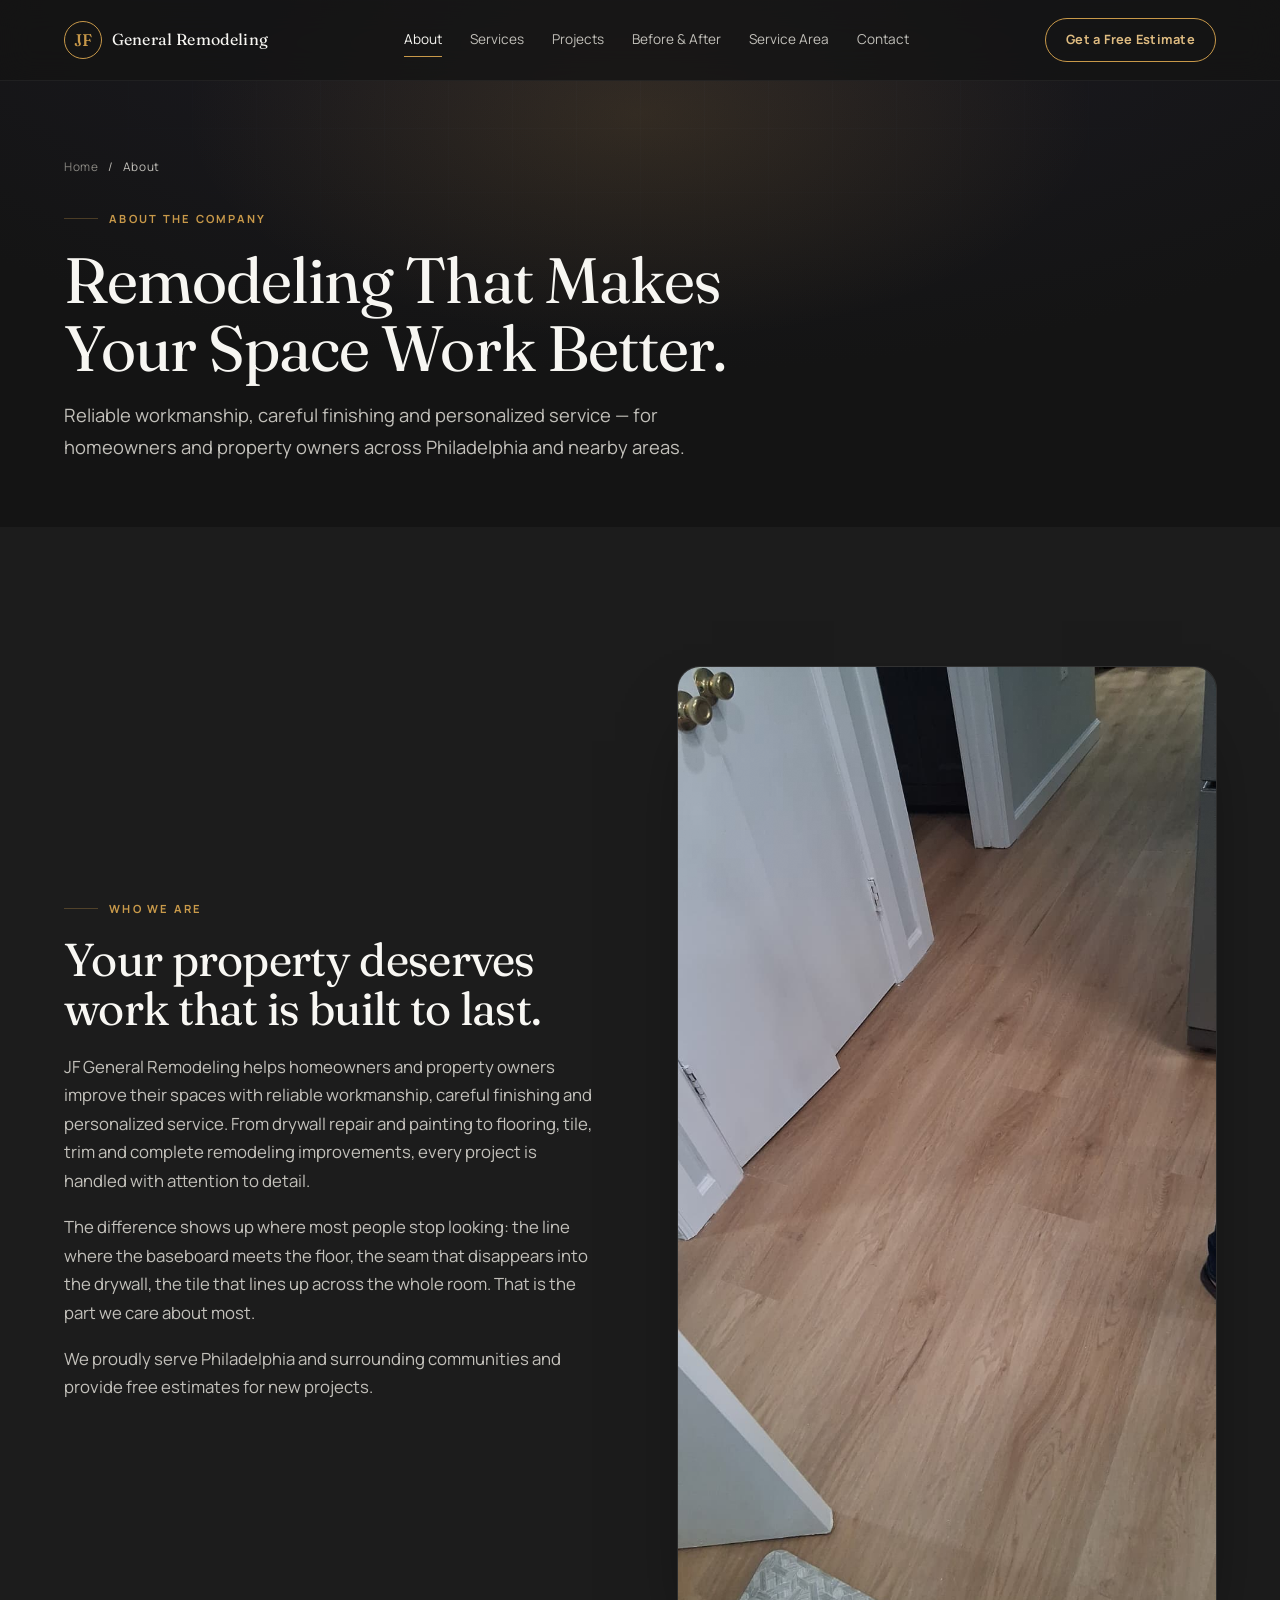
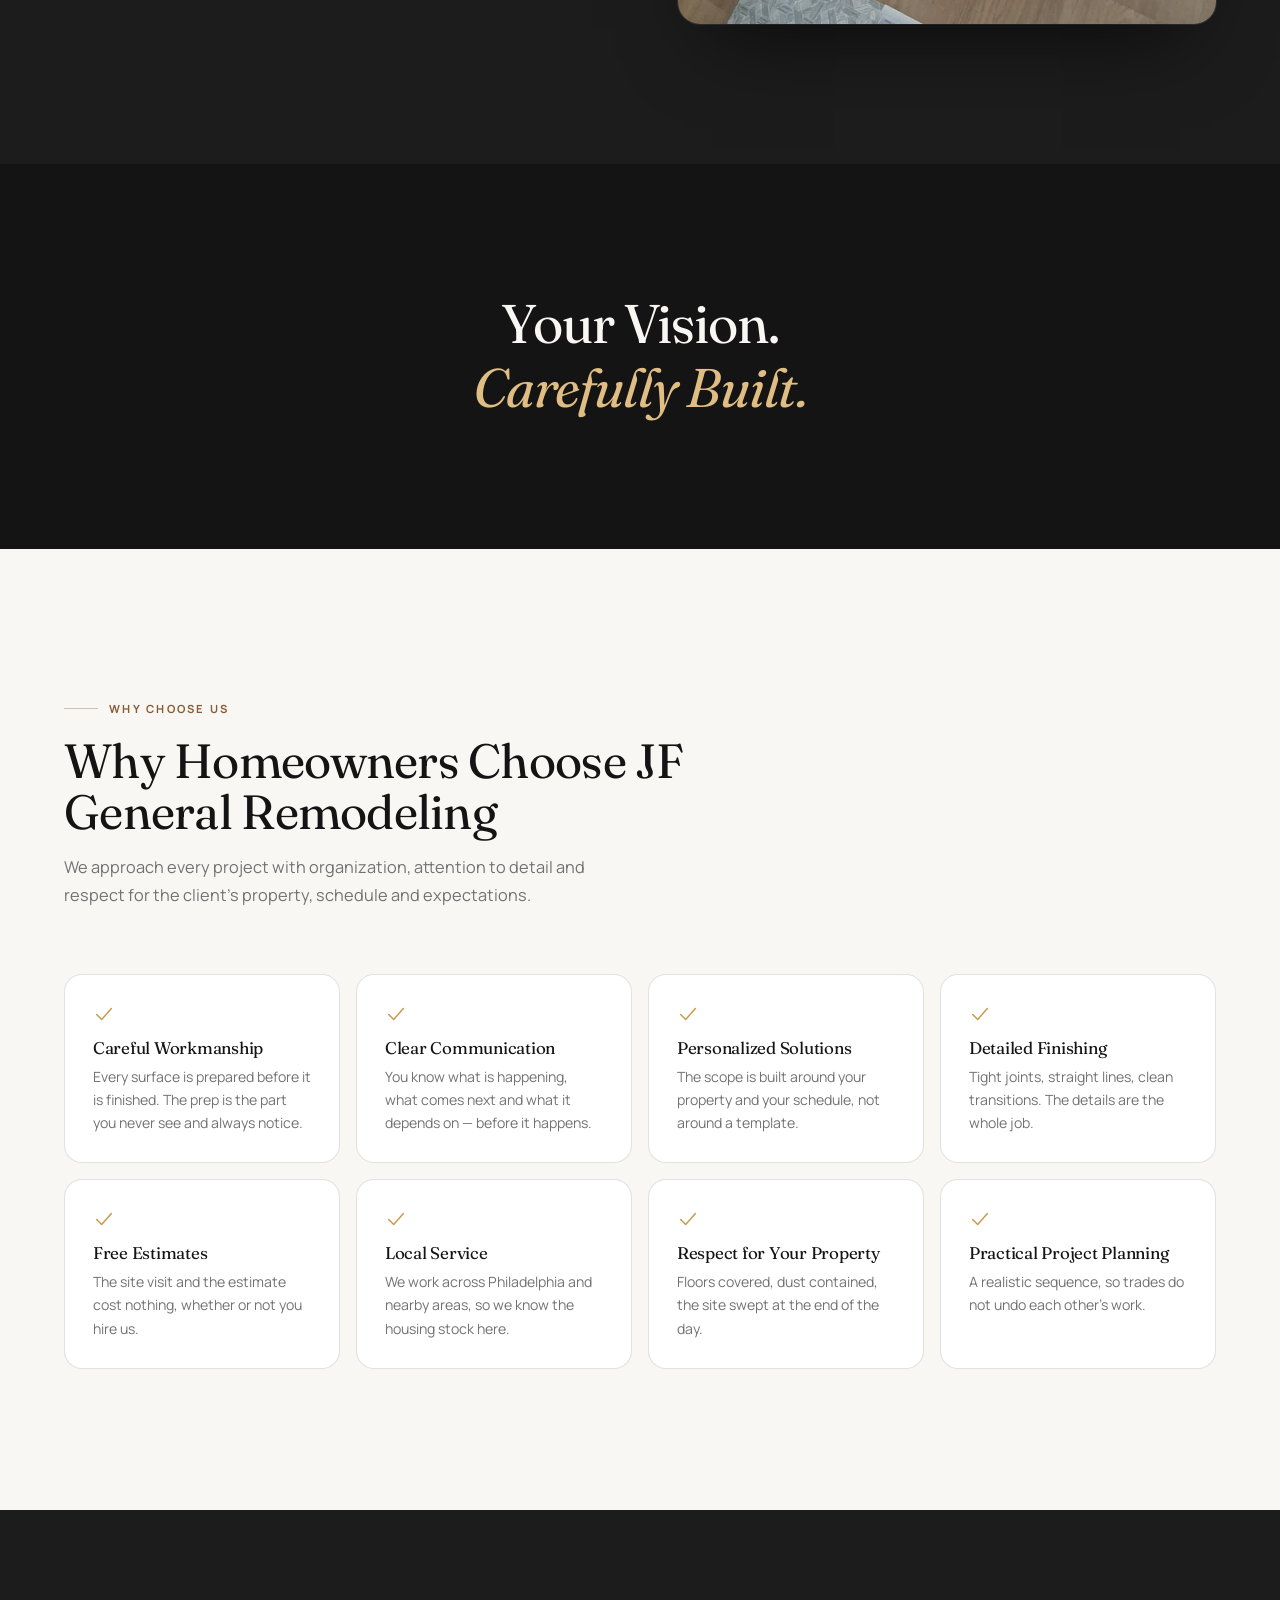
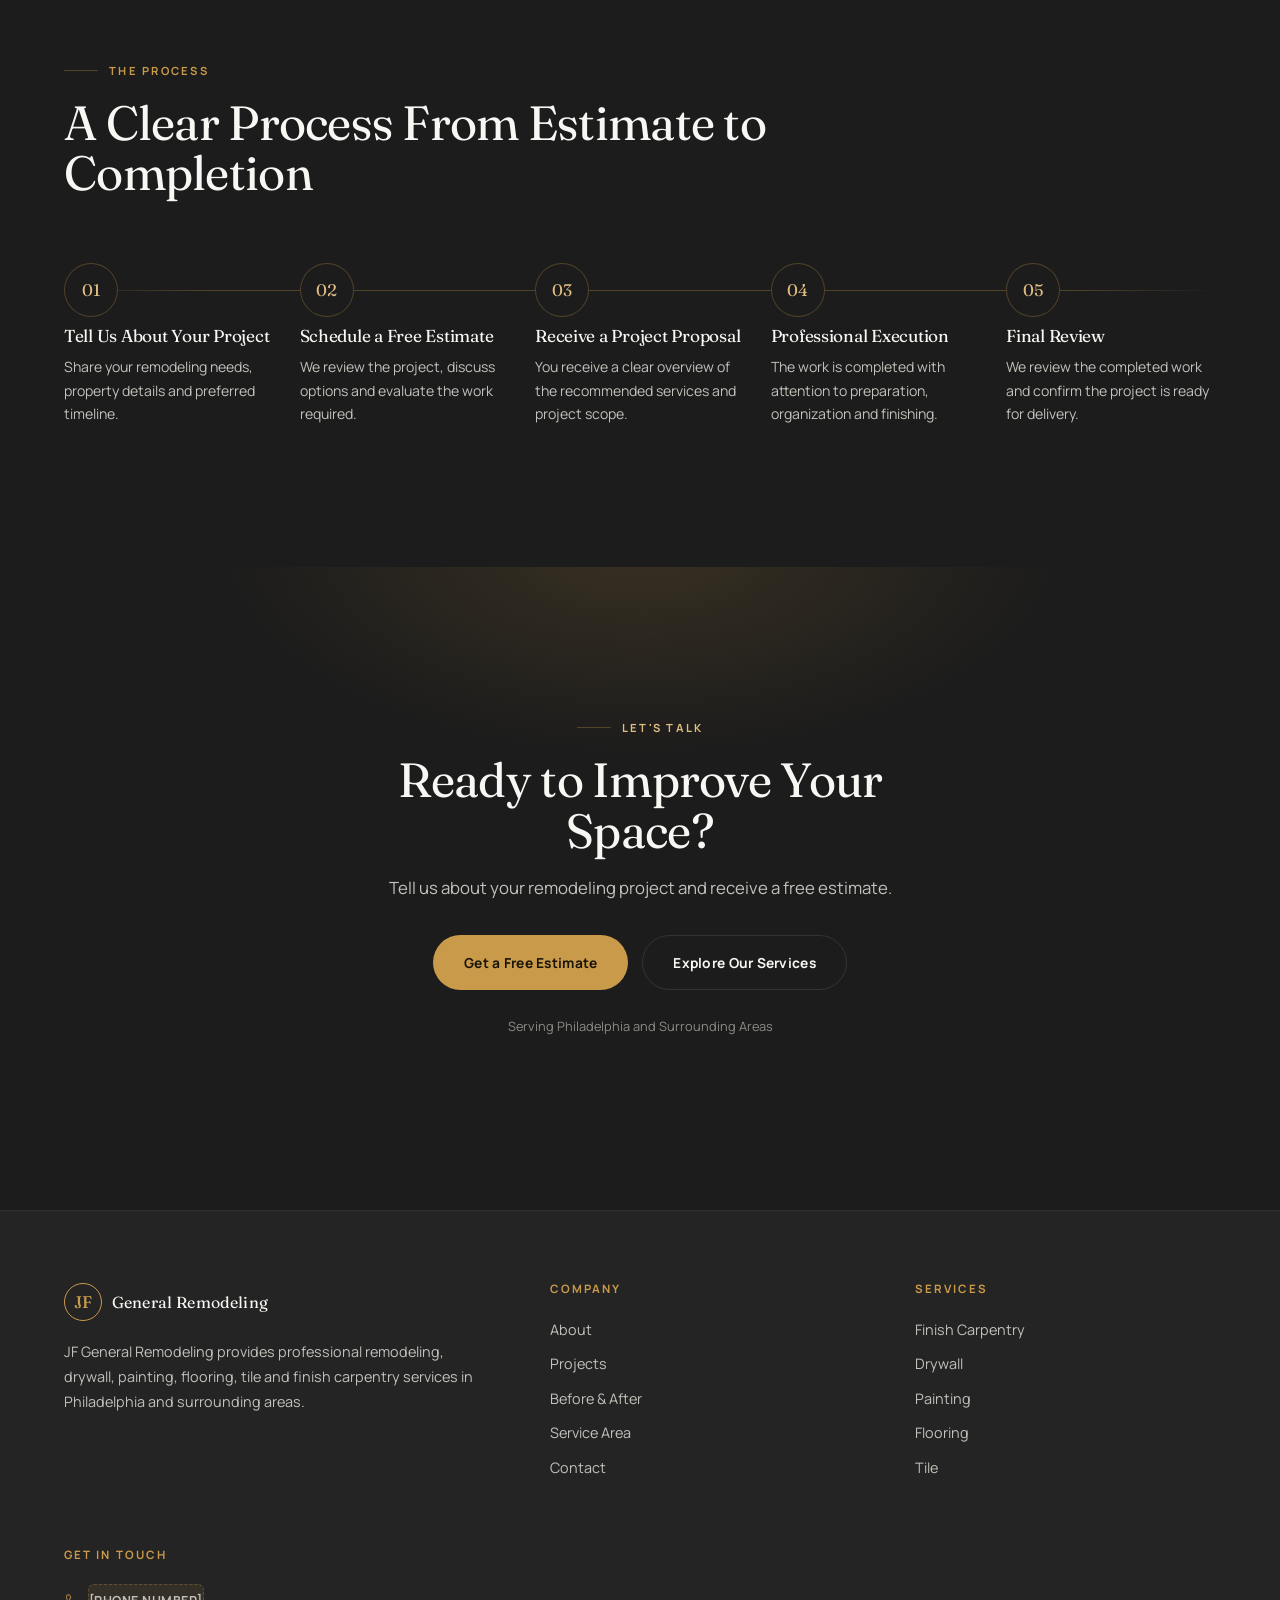
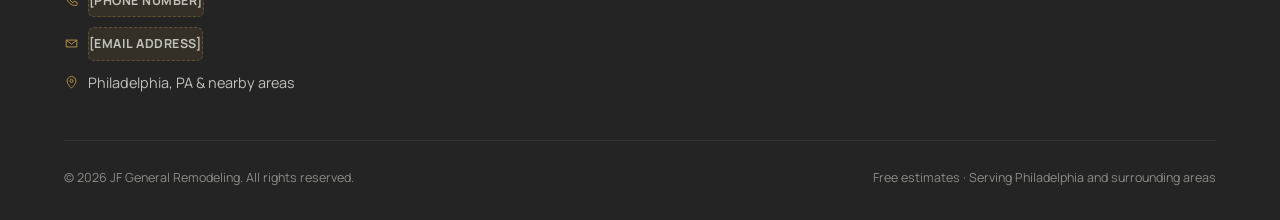
==== about.html @ 8da573c4 "v2: cinematic rebuild, 7 pages, no invented business data Follows the v2 brief, with three deliberat" ====
<!DOCTYPE html>
<html lang="en-US">
<head>
<meta charset="UTF-8">
<meta name="viewport" content="width=device-width, initial-scale=1.0">
<meta name="theme-color" content="#141414">

<title>About | JF General Remodeling — Philadelphia, PA</title>
<meta name="description" content="JF General Remodeling is a remodeling contractor serving Philadelphia and surrounding areas, with careful workmanship, clear communication and free estimates.">
<link rel="canonical" href="https://jf-general-remodeling.vercel.app/about">
<meta name="robots" content="index, follow, max-image-preview:large">

<meta property="og:type" content="website">
<meta property="og:site_name" content="JF General Remodeling">
<meta property="og:locale" content="en_US">
<meta property="og:title" content="About | JF General Remodeling — Philadelphia, PA">
<meta property="og:description" content="JF General Remodeling is a remodeling contractor serving Philadelphia and surrounding areas, with careful workmanship, clear communication and free estimates.">
<meta property="og:url" content="https://jf-general-remodeling.vercel.app/about">
<meta property="og:image" content="https://jf-general-remodeling.vercel.app/assets/hero-after.jpg">
<meta name="twitter:card" content="summary_large_image">

<link rel="preconnect" href="https://fonts.googleapis.com">
<link rel="preconnect" href="https://fonts.gstatic.com" crossorigin>
<link href="https://fonts.googleapis.com/css2?family=Fraunces:ital,opsz,wght@0,9..144,300;0,9..144,400;0,9..144,500;0,9..144,600;1,9..144,400&family=Manrope:wght@400;500;600;700;800&display=swap" rel="stylesheet">
<link rel="stylesheet" href="css/style.css?v=4">
</head>

<body>

<a href="#main" class="skip">Skip to content</a>

<!-- ============ SVG ICON SPRITE ============ -->
<svg class="sprite" width="0" height="0" aria-hidden="true">
  <defs>
    <symbol id="i-check" viewBox="0 0 24 24"><path d="M4 12.5L9.5 18L20 6" fill="none" stroke="currentColor" stroke-width="1.6" stroke-linecap="round" stroke-linejoin="round"/></symbol>
    <symbol id="i-arrow" viewBox="0 0 24 24"><path d="M5 12H19M19 12L13 6M19 12L13 18" fill="none" stroke="currentColor" stroke-width="1.6" stroke-linecap="round" stroke-linejoin="round"/></symbol>
    <symbol id="i-pin" viewBox="0 0 24 24"><path d="M12 21s7-6.2 7-11.5A7 7 0 0 0 5 9.5C5 14.8 12 21 12 21z" fill="none" stroke="currentColor" stroke-width="1.4"/><circle cx="12" cy="9.5" r="2.4" fill="none" stroke="currentColor" stroke-width="1.4"/></symbol>
    <symbol id="i-phone" viewBox="0 0 24 24"><path d="M6 3h3l2 5-2.5 1.5a12 12 0 0 0 6 6L16 13l5 2v3a2 2 0 0 1-2 2C10.5 20 4 13.5 4 5a2 2 0 0 1 2-2z" fill="none" stroke="currentColor" stroke-width="1.4" stroke-linejoin="round"/></symbol>
    <symbol id="i-mail" viewBox="0 0 24 24"><path d="M3.5 6.5h17v11h-17z" fill="none" stroke="currentColor" stroke-width="1.4"/><path d="M4 7l8 6 8-6" fill="none" stroke="currentColor" stroke-width="1.4"/></symbol>
    <symbol id="i-frame" viewBox="0 0 48 48"><rect x="6" y="6" width="36" height="36" fill="none" stroke="currentColor" stroke-width="1.2"/><rect x="13" y="13" width="22" height="22" fill="none" stroke="currentColor" stroke-width="1.2"/></symbol>
    <symbol id="i-baseboard" viewBox="0 0 48 48"><path d="M6 34h36M6 34v-4h36v4" fill="none" stroke="currentColor" stroke-width="1.2"/><path d="M6 30V14M14 30V14" fill="none" stroke="currentColor" stroke-width="1"/></symbol>
    <symbol id="i-drywall" viewBox="0 0 48 48"><rect x="7" y="9" width="15" height="30" fill="none" stroke="currentColor" stroke-width="1.2"/><rect x="26" y="9" width="15" height="30" fill="none" stroke="currentColor" stroke-width="1.2"/><path d="M7 24h15M26 16h15" stroke="currentColor" stroke-width="1"/></symbol>
    <symbol id="i-paint" viewBox="0 0 48 48"><path d="M18 6h8v10l4 4v18a4 4 0 0 1-4 4h-8a4 4 0 0 1-4-4V20l4-4z" fill="none" stroke="currentColor" stroke-width="1.2"/><path d="M14 26h20" stroke="currentColor" stroke-width="1"/></symbol>
    <symbol id="i-floor" viewBox="0 0 48 48"><path d="M4 14l14-8 26 8-14 8z" fill="none" stroke="currentColor" stroke-width="1.2" stroke-linejoin="round"/><path d="M4 14v20l14 8V22M44 14v20l-14 8V22" fill="none" stroke="currentColor" stroke-width="1.2" stroke-linejoin="round"/></symbol>
    <symbol id="i-tile" viewBox="0 0 48 48"><rect x="6" y="6" width="16" height="16" fill="none" stroke="currentColor" stroke-width="1.2"/><rect x="26" y="6" width="16" height="16" fill="none" stroke="currentColor" stroke-width="1.2"/><rect x="6" y="26" width="16" height="16" fill="none" stroke="currentColor" stroke-width="1.2"/><rect x="26" y="26" width="16" height="16" fill="none" stroke="currentColor" stroke-width="1.2"/></symbol>
    <symbol id="i-square" viewBox="0 0 48 48"><path d="M8 40V8h10M8 30h20" fill="none" stroke="currentColor" stroke-width="1.2"/></symbol>
    <symbol id="i-building" viewBox="0 0 48 48"><path d="M10 42V10l14-6 14 6v32" fill="none" stroke="currentColor" stroke-width="1.3" stroke-linejoin="round"/><path d="M18 42V24h12v18M18 16h.01M24 16h.01M30 16h.01M18 22h.01M30 22h.01" stroke="currentColor" stroke-width="1.6" stroke-linecap="round"/></symbol>
    <symbol id="i-shield" viewBox="0 0 48 48"><path d="M24 5l16 6v11c0 10-7 17-16 21C15 39 8 32 8 22V11z" fill="none" stroke="currentColor" stroke-width="1.3" stroke-linejoin="round"/><path d="M17 24l5 5 10-11" fill="none" stroke="currentColor" stroke-width="1.6" stroke-linecap="round" stroke-linejoin="round"/></symbol>
  </defs>
</svg>

<svg class="grain" aria-hidden="true">
  <filter id="grainFilter"><feTurbulence type="fractalNoise" baseFrequency="0.85" numOctaves="2" stitchTiles="stitch"/><feColorMatrix type="matrix" values="0 0 0 0 0  0 0 0 0 0  0 0 0 0 0  0 0 0 0.05 0"/></filter>
  <rect width="100%" height="100%" filter="url(#grainFilter)"/>
</svg>

<!-- ============ NAV ============ -->
<header class="nav nav--solid" id="siteNav">
  <div class="nav-inner">
    <a href="/" class="brand" aria-label="JF General Remodeling — home">
      <span class="brand-mark">JF</span>
      <span class="brand-word">General&nbsp;Remodeling</span>
    </a>
    <nav class="nav-links" aria-label="Main">
      <a href="/about" aria-current="page">About</a>
      <a href="/services">Services</a>
      <a href="/projects">Projects</a>
      <a href="/before-after">Before <span class="amp">&amp;</span> After</a>
      <a href="/service-area">Service Area</a>
      <a href="/contact">Contact</a>
    </nav>
    <a href="/contact" class="nav-cta" data-magnetic>Get a Free Estimate</a>
    <button class="nav-burger" id="navBurger" aria-label="Open menu" aria-expanded="false" aria-controls="navDrawer">
      <span></span><span></span><span></span>
    </button>
  </div>
</header>

<div class="nav-drawer" id="navDrawer" aria-hidden="true">
  <a href="/about" aria-current="page">About</a>
  <a href="/services">Services</a>
  <a href="/projects">Projects</a>
  <a href="/before-after">Before <span class="amp">&amp;</span> After</a>
  <a href="/service-area">Service Area</a>
  <a href="/contact">Contact</a>
  <a href="/contact" class="btn btn-primary">Get a Free Estimate</a>
</div>

<main id="main">

  <section class="page-hero">
    <div class="container">
      <nav class="crumb" aria-label="Breadcrumb">
        <a href="/">Home</a> <span>/</span> <span>About</span>
      </nav>
      <span class="eyebrow">About the company</span>
      <h1>Remodeling That Makes Your Space Work Better.</h1>
      <p class="lead">Reliable workmanship, careful finishing and personalized service — for homeowners and property owners across Philadelphia and nearby areas.</p>
    </div>
  </section>

  <section class="intro">
    <div class="container intro-grid">
      <div class="intro-copy" data-reveal>
        <span class="eyebrow">Who we are</span>
        <h2>Your property deserves work that is built to last.</h2>
        <p>JF General Remodeling helps homeowners and property owners improve their spaces with
        reliable workmanship, careful finishing and personalized service. From drywall repair and
        painting to flooring, tile, trim and complete remodeling improvements, every project is
        handled with attention to detail.</p>
        <p>The difference shows up where most people stop looking: the line where the baseboard
        meets the floor, the seam that disappears into the drywall, the tile that lines up across
        the whole room. That is the part we care about most.</p>
        <p>We proudly serve Philadelphia and surrounding communities and provide free estimates
        for new projects.</p>
      </div>
      <div class="intro-media" data-reveal>
        <img src="assets/svc-molduras.jpg" alt="Detail of finished interior work" loading="lazy" decoding="async">
      </div>
    </div>
  </section>

  <section class="phrase">
    <div class="container"><p data-lines><span class="line-mask"><span>Your Vision.</span></span><span class="line-mask"><span><em>Carefully Built.</em></span></span></p></div>
  </section>

  <section class="why">
    <div class="container">
      <div class="sec-head" data-reveal>
        <span class="eyebrow">Why choose us</span>
        <h2>Why Homeowners Choose JF General Remodeling</h2>
        <p>We approach every project with organization, attention to detail and respect for the
        client's property, schedule and expectations.</p>
      </div>
      <div class="why-cards">
        <article class="why-card" data-reveal>
          <svg class="ic"><use href="#i-check"/></svg>
          <h3>Careful Workmanship</h3>
          <p>Every surface is prepared before it is finished. The prep is the part you never see and always notice.</p>
        </article>
        <article class="why-card" data-reveal>
          <svg class="ic"><use href="#i-check"/></svg>
          <h3>Clear Communication</h3>
          <p>You know what is happening, what comes next and what it depends on — before it happens.</p>
        </article>
        <article class="why-card" data-reveal>
          <svg class="ic"><use href="#i-check"/></svg>
          <h3>Personalized Solutions</h3>
          <p>The scope is built around your property and your schedule, not around a template.</p>
        </article>
        <article class="why-card" data-reveal>
          <svg class="ic"><use href="#i-check"/></svg>
          <h3>Detailed Finishing</h3>
          <p>Tight joints, straight lines, clean transitions. The details are the whole job.</p>
        </article>
        <article class="why-card" data-reveal>
          <svg class="ic"><use href="#i-check"/></svg>
          <h3>Free Estimates</h3>
          <p>The site visit and the estimate cost nothing, whether or not you hire us.</p>
        </article>
        <article class="why-card" data-reveal>
          <svg class="ic"><use href="#i-check"/></svg>
          <h3>Local Service</h3>
          <p>We work across Philadelphia and nearby areas, so we know the housing stock here.</p>
        </article>
        <article class="why-card" data-reveal>
          <svg class="ic"><use href="#i-check"/></svg>
          <h3>Respect for Your Property</h3>
          <p>Floors covered, dust contained, the site swept at the end of the day.</p>
        </article>
        <article class="why-card" data-reveal>
          <svg class="ic"><use href="#i-check"/></svg>
          <h3>Practical Project Planning</h3>
          <p>A realistic sequence, so trades do not undo each other's work.</p>
        </article>
      </div>
    </div>
  </section>

  <section class="process">
    <div class="container">
      <div class="sec-head" data-reveal>
        <span class="eyebrow">The process</span>
        <h2>A Clear Process From Estimate to Completion</h2>
      </div>
      <div class="steps">
        <article class="step" data-reveal>
          <span class="step__n">01</span>
          <h3>Tell Us About Your Project</h3>
          <p>Share your remodeling needs, property details and preferred timeline.</p>
        </article>
        <article class="step" data-reveal>
          <span class="step__n">02</span>
          <h3>Schedule a Free Estimate</h3>
          <p>We review the project, discuss options and evaluate the work required.</p>
        </article>
        <article class="step" data-reveal>
          <span class="step__n">03</span>
          <h3>Receive a Project Proposal</h3>
          <p>You receive a clear overview of the recommended services and project scope.</p>
        </article>
        <article class="step" data-reveal>
          <span class="step__n">04</span>
          <h3>Professional Execution</h3>
          <p>The work is completed with attention to preparation, organization and finishing.</p>
        </article>
        <article class="step" data-reveal>
          <span class="step__n">05</span>
          <h3>Final Review</h3>
          <p>We review the completed work and confirm the project is ready for delivery.</p>
        </article>
      </div>
    </div>
  </section>

  <section class="cta-band">
    <div class="container" data-reveal>
      <span class="eyebrow eyebrow--c eyebrow-light">Let's talk</span>
      <h2>Ready to Improve Your Space?</h2>
      <p>Tell us about your remodeling project and receive a free estimate.</p>
      <div class="btn-row">
        <a href="/contact" class="btn btn-primary" data-magnetic>Get a Free Estimate</a>
        <a href="/services" class="btn btn-outline">Explore Our Services</a>
      </div>
      <p style="margin-top:1.6rem;font-size:.8rem;color:var(--muted)">Serving Philadelphia and Surrounding Areas</p>
    </div>
  </section>

</main>

<!-- ============ FOOTER ============ -->
<footer class="footer">
  <div class="container">
    <div class="footer-top">
      <div class="footer-about">
        <a href="/" class="brand">
          <span class="brand-mark">JF</span>
          <span class="brand-word">General&nbsp;Remodeling</span>
        </a>
        <p>JF General Remodeling provides professional remodeling, drywall, painting, flooring,
        tile and finish carpentry services in Philadelphia and surrounding areas.</p>
      </div>
      <div class="footer-col">
        <h4>Company</h4>
        <a href="/about">About</a>
        <a href="/projects">Projects</a>
        <a href="/before-after">Before &amp; After</a>
        <a href="/service-area">Service Area</a>
        <a href="/contact">Contact</a>
      </div>
      <div class="footer-col">
        <h4>Services</h4>
        <a href="/services#finish-carpentry">Finish Carpentry</a>
        <a href="/services#drywall">Drywall</a>
        <a href="/services#painting">Painting</a>
        <a href="/services#flooring">Flooring</a>
        <a href="/services#tile">Tile</a>
      </div>
      <div class="footer-col">
        <h4>Get in touch</h4>
        <span><svg class="ic"><use href="#i-phone"/></svg><span class="ph-data">[PHONE NUMBER]</span></span>
        <span><svg class="ic"><use href="#i-mail"/></svg><span class="ph-data">[EMAIL ADDRESS]</span></span>
        <span><svg class="ic"><use href="#i-pin"/></svg>Philadelphia, PA &amp; nearby areas</span>
      </div>
    </div>
    <div class="footer-bottom">
      <p>© <span data-year></span> JF General Remodeling. All rights reserved.</p>
      <p>Free estimates · Serving Philadelphia and surrounding areas</p>
    </div>
  </div>
</footer>

<script src="js/main.js?v=4"></script>
</body>
</html>
---- css/style.css ----
/* ═══════════════════════════════════════════════════════════
   JF GENERAL REMODELING — Visual system
   Graphite · black · gold. Editorial rhythm, generous air.
   Shared by every page: index, services, projects,
   before-after, service-area, contact.
   ═══════════════════════════════════════════════════════════ */

:root{
  /* Paleta definida no briefing v2 */
  --black:#141414;          /* deep charcoal */
  --graphite:#1c1c1c;
  --graphite-2:#242424;     /* dark accent */
  --line:rgba(255,255,255,.1);
  --line-soft:rgba(255,255,255,.055);
  --ink:#F8F7F3;            /* warm white */
  --ink-dim:#c3c1bb;
  --muted:#8d8b85;
  --navy:#1a1e24;
  --gold:#C99A4A;           /* warm bronze accent */
  --gold-2:#e0bd82;
  --gold-16:rgba(201,154,74,.16);
  --gold-30:rgba(201,154,74,.30);
  --ember:#b05f33;
  --wood:#8a5a35;
  --paper:#F8F7F3;          /* warm white */
  --paper-2:#FFFFFF;
  --concrete:#D9D9D6;       /* concrete gray */
  --paper-ink:#141414;
  --paper-muted:#727272;    /* medium gray */
  --paper-line:rgba(20,20,20,.12);

  --serif:"Fraunces",ui-serif,Georgia,serif;
  --sans:"Manrope",system-ui,sans-serif;

  --container:1280px;
  --gut:clamp(20px,5vw,64px);
  /* Ritmo editorial: seções respiram como no musicando-poemas */
  --sec:clamp(5rem,11vw,9.5rem);
  --nav-h:76px;
  --ease:cubic-bezier(.22,.61,.36,1);
  --ease-out:cubic-bezier(.22,1,.36,1);
}

*,*::before,*::after{box-sizing:border-box}
html{scroll-behavior:smooth;-webkit-text-size-adjust:100%}
body{
  margin:0;
  background:var(--black);
  color:var(--ink);
  font-family:var(--sans);
  font-size:clamp(.98rem,.95rem + .2vw,1.05rem);
  line-height:1.7;
  -webkit-font-smoothing:antialiased;
  -moz-osx-font-smoothing:grayscale;
  overflow-x:clip;
}
body.nav-open{overflow:hidden}
img,svg,video{display:block;max-width:100%}
img{height:auto}
a{color:inherit;text-decoration:none}
ul{margin:0;padding:0;list-style:none}
h1,h2,h3,h4{font-family:var(--serif);font-weight:400;margin:0;line-height:1.06;letter-spacing:-.015em}
p{margin:0;color:var(--ink-dim)}
.container{max-width:var(--container);margin:0 auto;padding:0 var(--gut)}
.ic{width:18px;height:18px;flex:none}
.sprite{position:absolute;width:0;height:0;overflow:hidden}

/* granulado fino por cima de tudo — tira o "liso demais" do digital */
.grain{position:fixed;inset:0;width:100%;height:100%;pointer-events:none;z-index:999;opacity:.5;mix-blend-mode:overlay}

.skip{
  position:absolute;left:-9999px;top:0;z-index:200;
  background:var(--gold);color:#1a1408;padding:12px 20px;border-radius:0 0 10px 0;font-weight:700;
}
.skip:focus{left:0}

:where(a,button,input,select,textarea):focus-visible{
  outline:2px solid var(--gold-2);outline-offset:3px;border-radius:4px;
}

/* ── Eyebrow: rótulo dourado com filete, âncora de toda seção ── */
.eyebrow{
  display:inline-flex;align-items:center;gap:.7rem;
  font-family:var(--sans);font-size:.7rem;font-weight:700;
  letter-spacing:.2em;text-transform:uppercase;color:var(--gold);
  margin-bottom:18px;
}
.eyebrow::before{content:"";width:clamp(18px,3vw,34px);height:1px;background:var(--gold-30)}
.eyebrow-light{color:var(--gold-2)}
.eyebrow--c{justify-content:center}

/* ── Cabeçalho de seção ─────────────────────────────────── */
.sec-head{max-width:44rem;margin-bottom:clamp(2.5rem,5vw,4rem)}
.sec-head--c{margin-inline:auto;text-align:center}
.sec-head--c .eyebrow{justify-content:center}
.sec-head h2{font-size:clamp(1.9rem,3.8vw,3rem);margin-bottom:1rem}
.sec-head p{font-size:1.02rem;max-width:36rem}
.sec-head--c p{margin-inline:auto}

/* ── Botões ─────────────────────────────────────────────── */
.btn{
  display:inline-flex;align-items:center;justify-content:center;gap:10px;
  font-family:var(--sans);font-size:.86rem;font-weight:700;letter-spacing:.02em;
  padding:15px 30px;border-radius:999px;border:1px solid transparent;cursor:pointer;
  transition:background .3s,color .3s,border-color .3s,transform .3s var(--ease);
}
.btn:hover{transform:translateY(-2px)}
.btn-primary{background:var(--gold);color:#1a1408}
.btn-primary:hover{background:var(--gold-2)}
.btn-outline{border-color:var(--line);color:var(--ink)}
.btn-outline:hover{border-color:var(--gold);color:var(--gold-2)}
.btn-outline-light{border-color:rgba(255,255,255,.22)}
.btn-block{width:100%}
.btn-sm{padding:11px 22px;font-size:.8rem}
.btn-row{display:flex;flex-wrap:wrap;gap:14px}
.btn .ic{width:16px;height:16px}

/* Link de texto com seta que anda no hover */
.link-arrow{
  display:inline-flex;align-items:center;gap:9px;
  font-size:.86rem;font-weight:700;letter-spacing:.03em;color:var(--gold-2);
}
.link-arrow svg{width:16px;height:16px;transition:transform .35s var(--ease)}
.link-arrow:hover svg{transform:translateX(5px)}

/* ═══════════════ NAV ═══════════════════════════════════════ */
.nav{position:fixed;top:0;left:0;right:0;z-index:100;transition:background .4s,border-color .4s}
.nav-inner{
  max-width:var(--container);margin:0 auto;padding:18px var(--gut);
  display:flex;align-items:center;justify-content:space-between;gap:20px;
}
.nav.is-scrolled{background:rgba(20,20,20,.82);backdrop-filter:blur(16px);border-bottom:1px solid var(--line-soft)}
/* Páginas internas começam com fundo: o nav já nasce sólido */
.nav--solid{background:rgba(20,20,20,.82);backdrop-filter:blur(16px);border-bottom:1px solid var(--line-soft)}

.brand{display:flex;align-items:center;gap:10px;flex:none}
.brand-mark{
  font-family:var(--serif);font-weight:500;font-size:1.05rem;
  width:38px;height:38px;border:1px solid var(--gold);border-radius:50%;
  display:flex;align-items:center;justify-content:center;color:var(--gold);flex:none;
}
.brand-word{font-family:var(--serif);font-size:1rem;letter-spacing:.01em;white-space:nowrap}

.nav-links{display:flex;align-items:center;gap:clamp(16px,2.2vw,30px);font-size:.85rem;color:var(--ink-dim)}
.nav-links a{position:relative;padding:6px 0;white-space:nowrap;transition:color .3s}
.nav-links a:hover{color:var(--ink)}
/* aba ativa: filete dourado, o marcador de "onde estou" */
.nav-links a::after{
  content:"";position:absolute;left:0;right:0;bottom:0;height:1px;
  background:var(--gold);transform:scaleX(0);transform-origin:left;
  transition:transform .35s var(--ease);
}
.nav-links a:hover::after{transform:scaleX(1)}
.nav-links a[aria-current="page"]{color:var(--ink)}
.nav-links a[aria-current="page"]::after{transform:scaleX(1)}

.nav-cta{
  font-size:.8rem;font-weight:700;letter-spacing:.02em;white-space:nowrap;flex:none;
  border:1px solid var(--gold);color:var(--gold-2);padding:10px 20px;border-radius:999px;
  transition:background .3s,color .3s;
}
.nav-cta:hover{background:var(--gold);color:#1a1408}

.nav-burger{display:none;flex-direction:column;gap:5px;background:none;border:0;cursor:pointer;padding:8px}
.nav-burger span{width:22px;height:1.5px;background:var(--ink);transition:transform .3s,opacity .3s}
body.nav-open .nav-burger span:nth-child(1){transform:translateY(6.5px) rotate(45deg)}
body.nav-open .nav-burger span:nth-child(2){opacity:0}
body.nav-open .nav-burger span:nth-child(3){transform:translateY(-6.5px) rotate(-45deg)}

/* Gaveta mobile */
.nav-drawer{
  position:fixed;inset:0;z-index:99;background:rgba(20,20,20,.97);backdrop-filter:blur(20px);
  display:flex;flex-direction:column;justify-content:center;gap:6px;padding:0 var(--gut);
  opacity:0;visibility:hidden;transition:opacity .4s var(--ease),visibility .4s;
}
body.nav-open .nav-drawer{opacity:1;visibility:visible}
.nav-drawer a{
  font-family:var(--serif);font-size:clamp(1.7rem,7vw,2.4rem);color:var(--ink);
  padding:10px 0;border-bottom:1px solid var(--line-soft);
}
.nav-drawer a[aria-current="page"]{color:var(--gold-2)}
/* o botão é um <a> dentro da gaveta: precisa recuperar a sans e perder o filete */
.nav-drawer .btn{font-family:var(--sans);font-size:.9rem;border:1px solid transparent;
  margin-top:26px;align-self:flex-start;padding:15px 30px}
/* O "&" da Fraunces é um glifo caligráfico que lê como enfeite em tamanho grande.
   Nos títulos em serifa ele volta para a sans. */
.amp{font-family:var(--sans);font-weight:400;font-style:normal}

/* ═══════════════ HERO (home) ═══════════════════════════════ */
.hero{position:relative;height:340vh}
.hero-sticky{
  position:sticky;top:0;height:100vh;overflow:hidden;
  display:flex;align-items:center;justify-content:center;
  background:radial-gradient(120% 100% at 50% 0%,#1a1922 0%,var(--black) 60%);
}
.hero-bg{position:absolute;inset:0;z-index:0}
.hero-bg-tex{position:absolute;inset:0;opacity:.55}
.tex-blueprint{
  background-image:
    linear-gradient(rgba(120,150,200,.08) 1px,transparent 1px),
    linear-gradient(90deg,rgba(120,150,200,.08) 1px,transparent 1px);
  background-size:64px 64px;
  mask-image:radial-gradient(80% 70% at 50% 40%,#000 0%,transparent 75%);
}
.tex-light{
  background:radial-gradient(60% 50% at 20% 15%,rgba(231,192,115,.14),transparent 60%),
             radial-gradient(50% 40% at 85% 80%,rgba(193,85,42,.12),transparent 60%);
}

.hero-frame{position:relative;z-index:1;width:100%;height:100%;display:flex;align-items:center;justify-content:center}
.hero-media{
  position:relative;overflow:hidden;
  width:52vw;height:56vh;border-radius:26px;
  box-shadow:0 40px 90px -30px rgba(0,0,0,.75),0 0 0 1px var(--line);
  will-change:width,height,border-radius;
}
.media-plate{position:absolute;inset:0;transition:opacity 1.1s ease}
.media-plate img,.media-plate video{width:100%;height:100%;object-fit:cover;display:block}
.plate-before{
  background:
    repeating-linear-gradient(100deg,rgba(255,255,255,.03) 0 2px,transparent 2px 90px),
    linear-gradient(160deg,#2a2620 0%,#1c1a17 45%,#3a3226 100%);
  opacity:1;
}
.plate-during{
  background:
    repeating-linear-gradient(0deg,rgba(255,255,255,.05) 0 1px,transparent 1px 46px),
    linear-gradient(160deg,#242938 0%,#171b26 50%,#2f3b52 100%);
  opacity:0;
}
.plate-after{
  background:
    radial-gradient(60% 50% at 75% 20%,rgba(231,192,115,.35),transparent 60%),
    linear-gradient(160deg,#4a4030 0%,#2b271f 55%,#5c4b30 100%);
  opacity:0;
}
.media-scan{
  position:absolute;inset:0;
  background:linear-gradient(115deg,transparent 40%,rgba(255,255,255,.16) 50%,transparent 60%);
  transform:translateX(-120%);
  mix-blend-mode:overlay;
}
/* Véu mais forte no topo: é ele que segura a legibilidade do título
   quando a imagem cresce e passa por baixo do texto. */
.media-scrim{
  position:absolute;inset:0;pointer-events:none;
  background:linear-gradient(180deg,
    rgba(12,12,12,.86) 0%,rgba(12,12,12,.55) 22%,rgba(12,12,12,.12) 44%,
    rgba(12,12,12,.20) 62%,rgba(12,12,12,.80) 100%);
}

.hero-copy{
  position:absolute;z-index:2;inset:0;
  display:flex;flex-direction:column;align-items:center;justify-content:flex-start;
  text-align:center;pointer-events:none;
  /* folga real abaixo do nav — era daqui que vinha o embolado */
  padding:calc(var(--nav-h) + clamp(18px,4.5vh,52px)) var(--gut) 0;
}
.hero-copy .eyebrow{color:var(--gold-2);margin-bottom:clamp(14px,2.5vh,24px)}
.hero-title{position:relative;height:2.6em;width:min(92vw,820px)}
.hero-title span{
  position:absolute;inset:0;display:flex;align-items:flex-start;justify-content:center;
  font-size:clamp(1.75rem,3.6vw,3rem);line-height:1.16;color:var(--ink);
  text-shadow:0 2px 24px rgba(12,12,12,.6);
  opacity:0;transform:translateY(14px);transition:opacity .7s var(--ease),transform .7s var(--ease);
}
.hero-title span.active{opacity:1;transform:translateY(0)}
.hero-title span.is-logo{font-style:italic;color:var(--gold-2)}

.hero-checklist{
  position:absolute;bottom:19%;left:50%;transform:translateX(-50%);
  display:flex;flex-wrap:wrap;justify-content:center;gap:10px 12px;max-width:min(88vw,720px);
  opacity:0;transition:opacity .6s var(--ease);
}
.hero-checklist.is-visible{opacity:1}
.hero-checklist li{
  font-size:.76rem;letter-spacing:.02em;color:var(--ink-dim);
  border:1px solid var(--line);padding:8px 14px;border-radius:999px;
  background:rgba(20,20,20,.42);backdrop-filter:blur(6px);
  opacity:0;transform:translateY(10px);transition:opacity .5s var(--ease),transform .5s var(--ease);
}
.hero-checklist li.show{opacity:1;transform:translateY(0)}

.hero-institutional{
  position:absolute;bottom:6.5%;left:50%;transform:translateX(-50%);
  max-width:min(90vw,560px);text-align:center;font-size:.88rem;line-height:1.75;
  color:var(--ink-dim);text-shadow:0 2px 16px rgba(12,12,12,.7);
  opacity:0;transition:opacity .8s var(--ease);
}
.hero-institutional.is-visible{opacity:1}

.hero-scroll-cue{
  position:absolute;bottom:2.4%;left:50%;transform:translateX(-50%);
  display:flex;flex-direction:column;align-items:center;gap:8px;
  font-size:.66rem;letter-spacing:.16em;text-transform:uppercase;color:var(--muted);
  transition:opacity .5s;
}
.hero-scroll-cue i{width:1px;height:34px;background:linear-gradient(var(--gold),transparent);position:relative;overflow:hidden}
.hero-scroll-cue i::after{content:"";position:absolute;top:-100%;left:0;width:100%;height:100%;background:var(--gold-2);animation:cue 1.8s ease-in-out infinite}
@keyframes cue{0%{top:-100%}100%{top:100%}}

/* ═══════════════ PAGE HERO (páginas internas) ═════════════ */
.page-hero{
  position:relative;overflow:hidden;
  padding:calc(var(--nav-h) + clamp(3.5rem,9vh,6.5rem)) 0 clamp(3rem,7vh,5rem);
  background:radial-gradient(120% 130% at 50% -10%,#1c1b24 0%,var(--black) 62%);
}
.page-hero::before{
  content:"";position:absolute;inset:0;opacity:.5;pointer-events:none;
  background-image:
    linear-gradient(rgba(120,150,200,.07) 1px,transparent 1px),
    linear-gradient(90deg,rgba(120,150,200,.07) 1px,transparent 1px);
  background-size:64px 64px;
  mask-image:radial-gradient(75% 80% at 50% 0%,#000,transparent 78%);
}
.page-hero::after{
  content:"";position:absolute;left:50%;top:-40%;width:min(110%,1300px);aspect-ratio:2/1;
  transform:translateX(-50%);pointer-events:none;
  background:radial-gradient(closest-side,rgba(201,151,63,.15),transparent 70%);
}
.page-hero .container{position:relative;z-index:1}
.crumb{display:flex;align-items:center;gap:9px;font-size:.74rem;letter-spacing:.06em;color:var(--muted);margin-bottom:22px}
.crumb a:hover{color:var(--gold-2)}
.crumb span{color:var(--ink-dim)}
.page-hero h1{font-size:clamp(2.2rem,5.4vw,4rem);max-width:18ch;margin-bottom:1.15rem}
.page-hero .lead{font-size:clamp(1rem,1.6vw,1.15rem);line-height:1.72;max-width:42rem;color:var(--ink-dim)}

/* ═══════════════ INTRO (home) ══════════════════════════════ */
.intro{background:var(--graphite);padding:var(--sec) 0}
.intro-grid{display:grid;grid-template-columns:1fr 1fr;gap:clamp(2.5rem,6vw,5.5rem);align-items:center}
.intro-copy h2{font-size:clamp(1.9rem,3.6vw,2.9rem);margin-bottom:1.2rem}
.intro-copy p+p{margin-top:1.1rem}
.intro-stats{display:grid;grid-template-columns:repeat(3,1fr);gap:1.5rem;margin-top:2.5rem;padding-top:2rem;border-top:1px solid var(--line-soft)}
.intro-stat b{display:block;font-family:var(--serif);font-size:clamp(1.7rem,3vw,2.3rem);font-weight:500;color:var(--gold-2);line-height:1}
.intro-stat span{display:block;margin-top:.5rem;font-size:.72rem;letter-spacing:.14em;text-transform:uppercase;color:var(--muted);line-height:1.5}
.intro-media{position:relative;border-radius:22px;overflow:hidden;box-shadow:0 40px 80px -34px rgba(0,0,0,.7),0 0 0 1px var(--line)}
.intro-media img{width:100%;height:100%;min-height:24rem;object-fit:cover}

/* ═══════════════ CARDS 3D (overview) ═══════════════════════ */
.overview{background:var(--paper);color:var(--paper-ink);padding:var(--sec) 0}
.overview .sec-head h2{color:var(--paper-ink)}
.overview .sec-head p{color:var(--paper-muted)}
.overview-list{display:grid;grid-template-columns:1fr 1fr;gap:12px 30px}
.overview-list li{display:flex;align-items:center;gap:10px;color:var(--paper-ink);font-size:.95rem}
.overview-list .ic{color:var(--gold)}
.why-grid{display:grid;grid-template-columns:1fr 1fr;gap:12px 30px}
.why-grid span{display:flex;align-items:center;gap:10px;color:var(--paper-ink);font-size:.95rem}
.why-grid .ic{color:var(--ember)}

.tilt-grid{position:relative;display:grid;grid-template-columns:1fr 1fr;gap:26px;perspective:1600px}
.tilt-grid::before{
  content:"";position:absolute;inset:-8% -6%;z-index:-1;pointer-events:none;filter:blur(30px);
  background:
    radial-gradient(38% 45% at 15% 15%,rgba(201,151,63,.20),transparent 70%),
    radial-gradient(32% 40% at 92% 85%,rgba(14,26,43,.16),transparent 70%),
    radial-gradient(26% 30% at 75% 10%,rgba(193,85,42,.14),transparent 70%);
}
.tilt-card{
  position:relative;border-radius:26px;overflow:hidden;
  background:rgba(255,255,255,.55);
  border:1px solid rgba(23,22,26,.09);
  backdrop-filter:blur(18px) saturate(150%);
  -webkit-backdrop-filter:blur(18px) saturate(150%);
  box-shadow:0 30px 60px -35px rgba(23,22,26,.4),inset 0 1px 0 rgba(255,255,255,.7);
  transform:perspective(1200px) rotateX(0deg) rotateY(0deg);
  transition:transform .4s var(--ease),box-shadow .4s;
  transform-style:preserve-3d;will-change:transform;
}
.tilt-card:hover{box-shadow:0 44px 90px -30px rgba(23,22,26,.45),inset 0 1px 0 rgba(255,255,255,.8)}
.tilt-card-glare{
  position:absolute;inset:0;z-index:2;pointer-events:none;opacity:0;transition:opacity .5s;
  background:radial-gradient(circle at var(--mx,50%) var(--my,50%),rgba(255,255,255,.65),transparent 45%);
  mix-blend-mode:overlay;
}
.tilt-card:hover .tilt-card-glare{opacity:1}
.tilt-card-inner{position:relative;z-index:1;padding:clamp(28px,3vw,42px);transform:translateZ(16px)}
.tilt-num{display:block;font-family:var(--serif);font-size:.95rem;color:var(--gold);letter-spacing:.04em;margin-bottom:16px;transform:translateZ(38px)}
.tilt-icon{width:36px;height:36px;color:var(--paper-ink);opacity:.82;margin-bottom:16px;display:block;transform:translateZ(46px)}
.tilt-card h3{font-size:clamp(1.25rem,2vw,1.6rem);margin-bottom:14px;color:var(--paper-ink);transform:translateZ(26px)}
.tilt-card p{color:var(--paper-muted);font-size:.96rem;transform:translateZ(12px)}
.tilt-card .overview-list,.tilt-card .why-grid{transform:translateZ(12px)}
.tilt-card .link-arrow{margin-top:20px;color:var(--wood);transform:translateZ(20px)}
.tilt-card-area .tilt-card-inner{display:flex;flex-direction:column;justify-content:center;min-height:190px}

/* ═══════════════ GRADE DE SERVIÇOS ═════════════════════════ */
.svc-grid{display:grid;grid-template-columns:repeat(3,1fr);gap:20px}
.svc{
  position:relative;display:flex;flex-direction:column;overflow:hidden;
  border:1px solid var(--line);border-radius:20px;background:var(--graphite-2);
  transition:border-color .45s var(--ease),transform .45s var(--ease);
}
.svc:hover{border-color:var(--gold-30);transform:translateY(-4px)}
.svc-shot{position:relative;aspect-ratio:4/3;overflow:hidden;background:var(--graphite)}
.svc-shot img{width:100%;height:100%;object-fit:cover;transition:transform 1s var(--ease)}
.svc:hover .svc-shot img{transform:scale(1.05)}
.svc-shot::after{content:"";position:absolute;inset:0;background:linear-gradient(180deg,transparent 55%,rgba(20,20,20,.8) 100%)}
.svc-n{
  position:absolute;left:16px;top:16px;z-index:1;font-family:var(--serif);font-size:.82rem;
  color:var(--gold-2);background:rgba(20,20,20,.55);backdrop-filter:blur(6px);
  border:1px solid var(--line);padding:5px 11px;border-radius:999px;
}
.svc-body{padding:clamp(20px,2.4vw,28px);display:flex;flex-direction:column;flex:1}
.svc-body h3{font-size:1.28rem;margin-bottom:12px}
.svc-body p{font-size:.94rem;line-height:1.7;flex:1}
.svc-body .link-arrow{margin-top:20px;align-self:flex-start}
.svc-icon{width:32px;height:32px;color:var(--gold);margin-bottom:16px}

/* ═══════════════ SERVIÇOS EM STICKY (services.html) ════════ */
.services-exp{background:var(--graphite);padding-top:var(--sec);position:relative}
.services-stack{position:relative;height:600vh}
.service-panel{
  position:sticky;top:0;height:100vh;
  display:grid;grid-template-columns:1.15fr 1fr;align-items:center;gap:0;
  opacity:0;transition:opacity .5s;
}
.service-panel.is-active{opacity:1;z-index:5}
.service-visual{
  position:relative;height:72vh;margin:0 0 0 var(--gut);border-radius:20px;overflow:hidden;
  box-shadow:0 40px 80px -30px rgba(0,0,0,.6),0 0 0 1px var(--line);
  transform:scale(.94);transition:transform .9s var(--ease);
}
.service-panel.is-active .service-visual{transform:scale(1)}
.service-visual img{width:100%;height:100%;object-fit:cover}
.tex-molding{background:repeating-linear-gradient(90deg,#2c281f 0 3px,#221f19 3px 60px),linear-gradient(160deg,#3a3226,#1c1a17)}
.tex-baseboard{background:repeating-linear-gradient(0deg,#232936 0 2px,#171b24 2px 90px),linear-gradient(160deg,#2c3040,#151821)}
.tex-drywall{background:repeating-linear-gradient(90deg,#3a3a3d 0 1px,#2b2b2e 1px 120px),linear-gradient(160deg,#3f3f43,#232326)}
.tex-paint{background:conic-gradient(from 140deg at 30% 30%,#c1552a,#8a5a35,#c9973f,#c1552a)}
.tex-floor{background:repeating-linear-gradient(4deg,#4a3521 0 3px,#3a2a19 3px 70px)}
.tex-tile{
  background:
    linear-gradient(rgba(0,0,0,.35) 1px,transparent 1px) 0 0/64px 64px,
    linear-gradient(90deg,rgba(0,0,0,.35) 1px,transparent 1px) 0 0/64px 64px,
    linear-gradient(155deg,#37373c,#26262a 55%,#403f3a);
}
.service-copy{padding:0 clamp(24px,6vw,80px);max-width:540px}
.service-icon{width:42px;height:42px;color:var(--gold);margin-bottom:22px}
.service-tag{display:block;font-size:.7rem;letter-spacing:.16em;text-transform:uppercase;color:var(--gold-2);margin-bottom:14px}
.service-copy h2,.service-copy h3{font-size:clamp(1.6rem,3vw,2.4rem);margin-bottom:16px}
.service-copy p{font-size:1rem;line-height:1.75;max-width:420px}
.service-copy ul{margin-top:20px;display:grid;gap:9px}
.service-copy ul li{display:flex;align-items:center;gap:10px;font-size:.9rem;color:var(--ink-dim)}
.service-copy ul .ic{color:var(--gold)}
.services-dots{position:sticky;top:50%;float:right;margin-right:22px;transform:translateY(-50%);display:flex;flex-direction:column;gap:12px;z-index:6}
.services-dots span{width:6px;height:6px;border-radius:50%;background:rgba(244,241,234,.25);transition:background .3s,transform .3s}
.services-dots span.is-active{background:var(--gold-2);transform:scale(1.6)}

/* ═══════════════ GALERIA DE PROJETOS ═══════════════════════ */
.proj{background:var(--black);padding:var(--sec) 0}
.proj-grid{display:grid;grid-template-columns:repeat(3,1fr);gap:18px}
.proj-item{
  position:relative;display:block;overflow:hidden;border-radius:18px;border:1px solid var(--line);
  background:var(--graphite);transition:border-color .45s var(--ease),transform .45s var(--ease);
}
.proj-item:hover{border-color:var(--gold-30);transform:translateY(-4px)}
/* O ::before reserva a proporção mínima; a mídia é absoluta e preenche o
   que sobrar quando a linha da grade estica por causa de um item largo. */
.proj-item::before{content:"";display:block;padding-top:75%}
.proj-item img,.proj-item video{position:absolute;inset:0;width:100%;height:100%;object-fit:cover;background:#000}
/* peças destacadas quebram o ritmo da grade e dão hierarquia */
.proj-item--wide{grid-column:span 2}
.proj-item--wide::before{padding-top:42.19%}
.proj-cap{
  position:absolute;left:0;right:0;bottom:0;padding:20px;
  background:linear-gradient(transparent,rgba(12,12,12,.88));
  font-size:.84rem;color:var(--ink);pointer-events:none;
}
.proj-cap b{display:block;font-family:var(--serif);font-size:1.02rem;font-weight:400;margin-bottom:3px}
.proj-cap i{font-style:normal;font-size:.74rem;letter-spacing:.1em;text-transform:uppercase;color:var(--gold-2)}
.proj-item video{pointer-events:auto}

/* ═══════════════ ANTES E DEPOIS ════════════════════════════ */
.before-after{background:var(--paper);color:var(--paper-ink);padding:var(--sec) 0}
.before-after .sec-head h2{color:var(--paper-ink)}
.before-after .sec-head p{color:var(--paper-muted)}
.before-after .eyebrow{color:var(--wood)}
.before-after .eyebrow::before{background:rgba(138,90,53,.35)}
.ba-slider{
  position:relative;max-width:960px;height:min(60vh,560px);margin:0 auto;border-radius:22px;overflow:hidden;
  box-shadow:0 40px 90px -30px rgba(0,0,0,.35);cursor:ew-resize;user-select:none;touch-action:pan-y;
}
.ba-before,.ba-after{position:absolute;inset:0;overflow:hidden}
.ba-before img,.ba-after img{position:absolute;inset:0;width:100%;height:100%;object-fit:cover}
.ba-before{clip-path:inset(0 48% 0 0)}
.ba-label{position:absolute;top:20px;font-size:.68rem;letter-spacing:.14em;text-transform:uppercase;padding:8px 14px;border-radius:999px}
.ba-label-after{right:20px;background:rgba(23,22,26,.1);color:var(--paper-ink)}
.ba-label-before{left:20px;background:rgba(20,20,20,.55);color:var(--ink)}
.ba-handle{
  position:absolute;top:0;bottom:0;left:52%;width:2px;background:var(--paper);
  display:flex;align-items:center;justify-content:center;transform:translateX(-1px);
}
.ba-handle::before{content:"";position:absolute;inset:0;width:56px;transform:translateX(-27px)}
/* flex:0 0 42px, senão o trilho de 2px espreme o botão até virar uma elipse */
.ba-handle svg{
  flex:0 0 42px;width:42px;height:42px;background:var(--paper);border-radius:50%;color:var(--paper-ink);
  padding:10px;box-shadow:0 10px 26px -8px rgba(0,0,0,.4);
}
.ba-hint{margin-top:20px;text-align:center;font-size:.8rem;color:var(--paper-muted);letter-spacing:.03em}

/* ═══════════════ ÁREA DE ATENDIMENTO ═══════════════════════ */
.service-area{background:var(--navy);padding:var(--sec) 0}
.area-grid{display:grid;grid-template-columns:1fr 1fr;gap:clamp(2.5rem,6vw,4.5rem);align-items:center}
.area-copy h2{font-size:clamp(1.9rem,3.6vw,2.8rem);margin-bottom:1.1rem}
.area-copy p{max-width:34rem;margin-bottom:2rem}
.area-tags{display:grid;grid-template-columns:1fr 1fr;gap:12px 24px}
.area-tags span{display:flex;align-items:center;gap:10px;font-size:.92rem;color:var(--ink-dim)}
.area-tags .ic{color:var(--gold-2)}
.area-map{position:relative;height:clamp(320px,44vw,460px);border-radius:22px;overflow:hidden;box-shadow:0 30px 70px -30px rgba(0,0,0,.5),0 0 0 1px var(--line)}
.map-blueprint{
  position:absolute;inset:0;
  background:
    linear-gradient(rgba(231,192,115,.12) 1px,transparent 1px),
    linear-gradient(90deg,rgba(231,192,115,.12) 1px,transparent 1px),
    radial-gradient(120% 100% at 30% 20%,#182640,#0e1a2b 65%);
  background-size:40px 40px,40px 40px,100% 100%;
}
.map-pin{position:absolute;color:var(--gold-2);animation:float 4s ease-in-out infinite}
.map-pin svg{width:30px;height:30px}
.map-pin-1{top:32%;left:38%}
.map-pin-2{top:55%;left:60%;animation-delay:.6s}
.map-pin-3{top:70%;left:30%;animation-delay:1.2s}
@keyframes float{0%,100%{transform:translateY(0)}50%{transform:translateY(-8px)}}

/* Lista de cidades cobertas */
.towns{display:grid;grid-template-columns:repeat(4,1fr);gap:12px;margin-top:clamp(3rem,7vw,5rem)}
.towns li{
  display:flex;align-items:center;gap:10px;font-size:.9rem;color:var(--ink-dim);
  border:1px solid var(--line);border-radius:12px;padding:14px 16px;background:rgba(255,255,255,.03);
}
.towns .ic{color:var(--gold);width:15px;height:15px}

/* ═══════════════ CTA FINAL / CONTATO ═══════════════════════ */
.final-cta{position:relative;padding:var(--sec) 0;overflow:hidden}
.final-cta-bg{
  position:absolute;inset:0;
  background:
    radial-gradient(60% 60% at 15% 10%,rgba(201,151,63,.16),transparent 60%),
    radial-gradient(50% 50% at 90% 85%,rgba(193,85,42,.14),transparent 60%),
    var(--black);
}
.final-inner{position:relative;display:grid;grid-template-columns:1fr 1fr;gap:clamp(2.5rem,6vw,4rem);align-items:start}
.final-copy h2{font-size:clamp(2rem,4vw,3.1rem);margin-bottom:1.1rem}
.final-copy p{max-width:30rem;margin-bottom:2rem}
.final-contact-info{display:flex;flex-direction:column;gap:14px}
.final-contact-info a{display:flex;align-items:center;gap:11px;color:var(--ink-dim);font-size:.96rem;transition:color .3s}
.final-contact-info a:hover{color:var(--gold-2)}
.final-contact-info .ic{color:var(--gold)}

.final-form{
  background:rgba(255,255,255,.04);border:1px solid var(--line);border-radius:22px;
  padding:clamp(24px,4vw,40px);backdrop-filter:blur(16px);
  display:flex;flex-direction:column;gap:16px;
}
.field{display:flex;flex-direction:column;gap:8px}
.field label{font-size:.75rem;letter-spacing:.06em;text-transform:uppercase;color:var(--muted)}
.field input,.field select,.field textarea{
  background:rgba(255,255,255,.05);border:1px solid var(--line);border-radius:10px;
  padding:13px 15px;color:var(--ink);font-family:var(--sans);font-size:.94rem;resize:vertical;
}
.field textarea{min-height:7rem}
.field input::placeholder,.field textarea::placeholder{color:rgba(189,185,175,.45)}
.field input:focus,.field select:focus,.field textarea:focus{outline:none;border-color:var(--gold)}
.form-note{font-size:.76rem;color:var(--muted);line-height:1.6}

/* Faixa de CTA usada no fim das páginas internas */
.cta-band{position:relative;overflow:hidden;padding:var(--sec) 0;text-align:center;background:var(--graphite)}
.cta-band::before{
  content:"";position:absolute;left:50%;top:-50%;width:min(110%,1200px);aspect-ratio:2/1;
  transform:translateX(-50%);pointer-events:none;
  background:radial-gradient(closest-side,rgba(201,151,63,.16),transparent 70%);
}
.cta-band .container{position:relative}
.cta-band h2{font-size:clamp(1.9rem,4vw,3rem);max-width:20ch;margin:0 auto 1.1rem}
.cta-band p{max-width:34rem;margin:0 auto 2rem}
.cta-band .btn-row{justify-content:center}

/* ═══════════════ FOOTER ════════════════════════════════════ */
.footer{background:var(--graphite-2);border-top:1px solid var(--line-soft);padding:clamp(3rem,6vw,4.5rem) 0 2rem}
.footer-top{display:grid;grid-template-columns:1.4fr 1fr 1fr;gap:clamp(2rem,5vw,4rem);padding-bottom:2.5rem;border-bottom:1px solid var(--line-soft)}
.footer-about p{font-size:.9rem;line-height:1.75;max-width:26rem;margin-top:1.1rem}
.footer-col h4{font-size:.72rem;font-weight:700;font-family:var(--sans);letter-spacing:.18em;text-transform:uppercase;color:var(--gold);margin-bottom:1.1rem}
.footer-col a,.footer-col span{display:flex;align-items:center;gap:9px;font-size:.9rem;color:var(--ink-dim);padding:5px 0;transition:color .3s}
.footer-col a:hover{color:var(--gold-2)}
.footer-col .ic{color:var(--gold);width:15px;height:15px}
.footer-bottom{display:flex;flex-wrap:wrap;align-items:center;justify-content:space-between;gap:14px;padding-top:1.6rem}
.footer-bottom p{font-size:.78rem;color:var(--muted)}

/* ═══════════════ REVEAL ════════════════════════════════════ */
[data-reveal]{opacity:0;transform:translateY(22px);transition:opacity .8s var(--ease-out),transform .8s var(--ease-out)}
[data-reveal].is-visible{opacity:1;transform:none}

/* ═══════════════ RESPONSIVO ════════════════════════════════ */
@media (max-width:1180px){
  .nav-links{display:none}
  .nav-burger{display:flex}
  .svc-grid{grid-template-columns:repeat(2,1fr)}
  .proj-grid{grid-template-columns:repeat(2,1fr)}
  .towns{grid-template-columns:repeat(2,1fr)}
}
@media (max-width:980px){
  .hero{height:300vh}
  .hero-media{width:80vw;height:46vh}
  .intro-grid{grid-template-columns:1fr}
  .intro-media img{min-height:18rem}
  .service-panel{grid-template-columns:1fr;height:auto;padding:70px 0}
  .service-visual{margin:0 var(--gut);height:38vh}
  .service-copy{padding:28px var(--gut) 0;max-width:none}
  .services-stack{height:auto}
  .services-dots{display:none}
  .area-grid{grid-template-columns:1fr}
  .final-inner{grid-template-columns:1fr}
  .tilt-grid{grid-template-columns:1fr}
  .footer-top{grid-template-columns:1fr 1fr}
  .footer-about{grid-column:1/-1}
}
@media (max-width:640px){
  :root{--nav-h:64px}
  .hero-media{width:88vw;height:38vh}
  .hero-title{height:3.4em}
  .hero-checklist{bottom:15%;gap:8px}
  .hero-institutional{display:none}
  .svc-grid{grid-template-columns:1fr}
  .proj-grid{grid-template-columns:1fr}
  .proj-item--wide{grid-column:span 1}
  .proj-item--wide::before{padding-top:75%}
  .overview-list,.why-grid,.area-tags{grid-template-columns:1fr}
  .towns{grid-template-columns:1fr}
  .intro-stats{grid-template-columns:1fr;gap:1.2rem}
  .footer-top{grid-template-columns:1fr}
  .btn-row .btn{width:100%}
}

@media (prefers-reduced-motion:reduce){
  html{scroll-behavior:auto}
  *,*::before,*::after{animation-duration:.001ms!important;transition-duration:.001ms!important}
  [data-reveal]{opacity:1!important;transform:none!important}
  /* o hero vira uma peça estática e legível */
  .hero{height:auto}
  .hero-sticky{position:relative;height:auto;min-height:0;padding:calc(var(--nav-h) + 3rem) 0 4rem}
  .hero-frame{height:auto}
  .hero-media{width:min(88vw,900px);height:min(52vh,420px)}
  .hero-copy{position:relative;inset:auto;padding-top:0;margin-bottom:2.5rem}
  .hero-title{height:auto}
  .hero-title span{position:relative;opacity:0;height:0;overflow:hidden}
  .hero-title span.active{opacity:1;height:auto}
  .hero-checklist,.hero-institutional{position:relative;bottom:auto;left:auto;transform:none;opacity:1;margin:2rem auto 0}
  .hero-checklist li{opacity:1;transform:none}
  .hero-scroll-cue{display:none}
  .service-panel{position:relative;opacity:1;height:auto}
}

/* ═══════════════════════════════════════════════════════════
   V2 — camadas cinematográficas
   ═══════════════════════════════════════════════════════════ */

/* ── Frases entre seções ────────────────────────────────── */
.phrase{padding:clamp(4rem,10vw,8rem) 0;text-align:center;background:var(--black)}
.phrase--paper{background:var(--paper)}
.phrase p{
  font-family:var(--serif);font-size:clamp(1.6rem,4.4vw,3.4rem);line-height:1.18;
  letter-spacing:-.02em;color:var(--ink);max-width:20ch;margin:0 auto;
}
.phrase--paper p{color:var(--paper-ink)}
.phrase em{font-style:italic;color:var(--gold-2)}
.phrase--paper em{color:var(--wood)}
/* text reveal por linha: cada linha sobe atrás de uma máscara */
.line-mask{display:block;overflow:hidden}
.line-mask>span{display:block;transform:translateY(110%);transition:transform .95s var(--ease-out)}
.is-revealed .line-mask>span{transform:translateY(0)}
.line-mask:nth-child(2)>span{transition-delay:.09s}
.line-mask:nth-child(3)>span{transition-delay:.18s}

/* ── Trust bar ──────────────────────────────────────────── */
.trust{background:var(--graphite);border-block:1px solid var(--line-soft);padding:clamp(1.5rem,3vw,2.2rem) 0}
.trust ul{display:grid;grid-template-columns:repeat(6,1fr);gap:1rem clamp(1rem,2.5vw,2rem)}
.trust li{display:flex;align-items:center;gap:10px;font-size:.82rem;line-height:1.4;color:var(--ink-dim)}
.trust .ic{color:var(--gold);width:16px;height:16px}

/* ── Cards 3D ───────────────────────────────────────────── */
.c3d-grid{display:grid;grid-template-columns:repeat(3,1fr);gap:clamp(1rem,2vw,1.6rem);perspective:1400px}
.c3d{position:relative}
.c3d__in{
  position:relative;display:block;height:100%;overflow:hidden;
  border-radius:24px;border:1px solid var(--line);
  background:linear-gradient(160deg,rgba(255,255,255,.055),rgba(255,255,255,.012));
  backdrop-filter:blur(14px) saturate(130%);-webkit-backdrop-filter:blur(14px) saturate(130%);
  box-shadow:0 2px 4px rgba(0,0,0,.3),0 18px 40px -26px rgba(0,0,0,.9),inset 0 1px 0 rgba(255,255,255,.07);
  transform-style:preserve-3d;
  transform:perspective(1400px) rotateX(var(--rx,0deg)) rotateY(var(--ry,0deg)) scale(var(--sc,1));
  transition:transform .6s var(--ease-out),box-shadow .6s var(--ease-out),border-color .6s;
}
.c3d:hover .c3d__in,.c3d:focus-within .c3d__in{
  border-color:var(--gold-30);
  box-shadow:0 2px 4px rgba(0,0,0,.3),0 40px 70px -30px rgba(0,0,0,.95),inset 0 1px 0 rgba(255,255,255,.12);
}
/* L1 — material */
.c3d__tex{position:absolute;inset:0;opacity:.5;transform:translateZ(2px);transition:opacity .6s}
.c3d:hover .c3d__tex{opacity:.68}
/* L2 — véu que segura a legibilidade */
.c3d__veil{position:absolute;inset:0;transform:translateZ(6px);
  background:linear-gradient(165deg,rgba(20,20,20,.55) 0%,rgba(20,20,20,.86) 58%,rgba(20,20,20,.95) 100%)}
/* L3 — malha arquitetônica */
.c3d__arch{position:absolute;inset:0;transform:translateZ(12px);opacity:.5;
  background-image:linear-gradient(rgba(201,154,74,.1) 1px,transparent 1px),
                   linear-gradient(90deg,rgba(201,154,74,.1) 1px,transparent 1px);
  background-size:38px 38px;
  mask-image:radial-gradient(120% 90% at 85% 10%,#000,transparent 72%)}
/* luz que segue o ponteiro — variáveis alimentadas pelo JS */
.c3d__light{position:absolute;inset:0;transform:translateZ(16px);pointer-events:none;
  opacity:var(--lit,0);transition:opacity .45s;
  background:radial-gradient(28% 34% at var(--px,50%) var(--py,50%),rgba(255,244,225,.30),transparent 72%)}
.c3d__body{position:relative;z-index:2;display:flex;flex-direction:column;height:100%;
  padding:clamp(24px,2.6vw,34px);transform:translateZ(30px)}
.c3d__cat{font-size:.64rem;font-weight:700;letter-spacing:.2em;text-transform:uppercase;
  color:var(--gold-2);margin-bottom:auto}
.c3d__icon{width:38px;height:38px;color:var(--gold);margin:clamp(2.4rem,5vw,3.4rem) 0 1.1rem;
  transform:translateZ(26px);filter:drop-shadow(0 6px 14px rgba(0,0,0,.55));
  transition:transform .6s var(--ease-out)}
.c3d:hover .c3d__icon{transform:translateZ(26px) scale(1.08)}
.c3d__t{font-size:clamp(1.2rem,1.8vw,1.5rem);margin-bottom:.7rem;transform:translateZ(18px)}
.c3d__d{font-size:.92rem;line-height:1.68;transform:translateZ(10px)}
.c3d__cta{display:inline-flex;align-items:center;gap:9px;margin-top:1.5rem;
  font-size:.8rem;font-weight:700;letter-spacing:.04em;color:var(--gold-2);transform:translateZ(14px)}
.c3d__cta svg{width:15px;height:15px;transition:transform .35s var(--ease)}
.c3d:hover .c3d__cta svg{transform:translateX(5px)}
.c3d__in::after{content:"";position:absolute;inset:0;border-radius:24px;pointer-events:none;
  border:1px solid transparent;transition:border-color .6s}
.c3d:hover .c3d__in::after{border-color:rgba(201,154,74,.22)}

/* materiais por serviço */
.m-wood{background:repeating-linear-gradient(97deg,#3b2f21 0 2px,#2a2118 2px 46px),linear-gradient(150deg,#4a3a26,#221a12)}
.m-base{background:linear-gradient(180deg,#2e2e30 0 62%,#1b1b1d 62%),repeating-linear-gradient(90deg,rgba(255,255,255,.04) 0 1px,transparent 1px 70px)}
.m-plaster{background:repeating-linear-gradient(90deg,#3a3a3c 0 1px,#2c2c2e 1px 110px),radial-gradient(70% 60% at 30% 20%,#434345,#232325)}
.m-paint{background:conic-gradient(from 150deg at 32% 28%,#b05f33,#8a5a35,#C99A4A,#b05f33)}
.m-floor{background:repeating-linear-gradient(6deg,#4a3521 0 3px,#37281a 3px 62px)}
.m-tile{background:linear-gradient(rgba(0,0,0,.4) 1px,transparent 1px) 0 0/54px 54px,
  linear-gradient(90deg,rgba(0,0,0,.4) 1px,transparent 1px) 0 0/54px 54px,
  linear-gradient(155deg,#3a3a3f,#26262a 55%,#42413c)}
.m-general{background:linear-gradient(rgba(201,154,74,.14) 1px,transparent 1px) 0 0/30px 30px,
  linear-gradient(90deg,rgba(201,154,74,.14) 1px,transparent 1px) 0 0/30px 30px,
  linear-gradient(150deg,#2b2b30,#1a1a1d)}

/* ── Why choose us ──────────────────────────────────────── */
.why{background:var(--paper);color:var(--paper-ink);padding:var(--sec) 0}
.why .sec-head h2,.why h3{color:var(--paper-ink)}
.why .sec-head p{color:var(--paper-muted)}
.why .eyebrow{color:var(--wood)}
.why .eyebrow::before{background:rgba(138,90,53,.35)}
.why-cards{display:grid;grid-template-columns:repeat(4,1fr);gap:1rem}
.why-card{background:var(--paper-2);border:1px solid var(--paper-line);border-radius:18px;
  padding:clamp(20px,2.2vw,28px);transition:transform .45s var(--ease),box-shadow .45s var(--ease)}
.why-card:hover{transform:translateY(-4px);box-shadow:0 24px 44px -30px rgba(20,20,20,.45)}
.why-card .ic{width:22px;height:22px;color:var(--gold);margin-bottom:14px}
.why-card h3{font-size:1.06rem;margin-bottom:.5rem}
.why-card p{font-size:.88rem;line-height:1.65;color:var(--paper-muted)}

/* ── Timeline do processo ───────────────────────────────── */
.process{background:var(--graphite);padding:var(--sec) 0}
.steps{position:relative;display:grid;grid-template-columns:repeat(5,1fr);gap:clamp(1rem,2vw,1.6rem)}
/* o trilho é o fio condutor do processo; some no mobile empilhado */
.steps::before{content:"";position:absolute;left:0;right:0;top:27px;height:1px;
  background:linear-gradient(90deg,transparent,var(--gold-30) 12%,var(--gold-30) 88%,transparent)}
.step{position:relative;padding-top:64px}
.step__n{position:absolute;top:0;left:0;display:grid;place-items:center;width:54px;height:54px;
  border-radius:50%;border:1px solid var(--gold-30);background:var(--graphite);
  font-family:var(--serif);font-size:1.05rem;color:var(--gold-2);
  transition:background .5s var(--ease),border-color .5s var(--ease)}
.step:hover .step__n{background:var(--gold);border-color:var(--gold);color:#1a1408}
.step h3{font-size:1.08rem;margin-bottom:.6rem}
.step p{font-size:.88rem;line-height:1.68}

/* ── Depoimentos ────────────────────────────────────────── */
.testi{background:var(--black);padding:var(--sec) 0}
.testi-empty{
  border:1px dashed var(--line);border-radius:20px;padding:clamp(2rem,5vw,3.5rem);
  text-align:center;max-width:44rem;margin:0 auto;background:rgba(255,255,255,.02);
}
.testi-empty .ic{width:26px;height:26px;color:var(--gold);margin:0 auto 1.1rem}
.testi-empty h3{font-size:1.3rem;margin-bottom:.8rem}
.testi-empty p{font-size:.92rem;line-height:1.7;max-width:34rem;margin:0 auto}

/* ── FAQ ────────────────────────────────────────────────── */
.faq{background:var(--paper);color:var(--paper-ink);padding:var(--sec) 0}
.faq .sec-head h2{color:var(--paper-ink)}
.faq .sec-head p{color:var(--paper-muted)}
.faq .eyebrow{color:var(--wood)}
.faq .eyebrow::before{background:rgba(138,90,53,.35)}
.faq-list{max-width:52rem}
.faq-item{border-top:1px solid var(--paper-line)}
.faq-item:last-child{border-bottom:1px solid var(--paper-line)}
.faq-q{
  width:100%;display:flex;align-items:flex-start;justify-content:space-between;gap:1.5rem;
  padding:clamp(1.1rem,2vw,1.5rem) 0;background:none;border:0;cursor:pointer;text-align:left;
  font-family:var(--serif);font-size:clamp(1.02rem,1.6vw,1.25rem);color:var(--paper-ink);
}
.faq-q:hover{color:var(--wood)}
.faq-q i{flex:none;position:relative;width:18px;height:18px;margin-top:.25em}
.faq-q i::before,.faq-q i::after{content:"";position:absolute;left:50%;top:50%;background:var(--gold);
  transform:translate(-50%,-50%);transition:transform .4s var(--ease)}
.faq-q i::before{width:16px;height:1.5px}
.faq-q i::after{width:1.5px;height:16px}
.faq-q[aria-expanded="true"] i::after{transform:translate(-50%,-50%) scaleY(0)}
/* grid-template-rows anima altura automática sem medir nada em JS */
.faq-a{display:grid;grid-template-rows:0fr;transition:grid-template-rows .45s var(--ease)}
.faq-q[aria-expanded="true"]+.faq-a{grid-template-rows:1fr}
.faq-a>div{overflow:hidden}
.faq-a p{font-size:.95rem;line-height:1.75;color:var(--paper-muted);padding-bottom:1.5rem;max-width:44rem}

/* ── Formulário: consentimento e estados ────────────────── */
.field-check{display:flex;align-items:flex-start;gap:11px;font-size:.82rem;line-height:1.6;color:var(--ink-dim)}
.field-check input{flex:none;width:17px;height:17px;margin-top:.2em;accent-color:var(--gold)}
.field.is-bad input,.field.is-bad select,.field.is-bad textarea{border-color:var(--ember)}
.field-err{font-size:.76rem;color:#e08b6a;min-height:1em}
.form__status{font-size:.85rem;line-height:1.6;padding:.9rem 1.1rem;border-radius:10px;display:none}
.form__status.is-on{display:block}
.form__status.ok{background:rgba(201,154,74,.12);border:1px solid var(--gold-30);color:var(--gold-2)}
.form__status.bad{background:rgba(176,95,51,.14);border:1px solid rgba(176,95,51,.4);color:#e5a184}

/* ── Placeholder de dado que falta ──────────────────────── */
.ph-data{
  font-family:var(--sans);font-size:.82rem;font-weight:700;letter-spacing:.04em;
  color:var(--gold-2);background:rgba(201,154,74,.1);
  border:1px dashed var(--gold-30);border-radius:6px;padding:2px 8px;white-space:nowrap;
}
.footer .ph-data{font-size:.78rem}

/* ── Botão magnético ────────────────────────────────────── */
.btn[data-magnetic]{will-change:auto}
.btn[data-magnetic].is-pulled{transition:transform .18s linear}

/* ── Responsivo v2 ──────────────────────────────────────── */
@media (max-width:1180px){
  .c3d-grid{grid-template-columns:repeat(2,1fr)}
  .why-cards{grid-template-columns:repeat(2,1fr)}
  .trust ul{grid-template-columns:repeat(3,1fr)}
  .steps{grid-template-columns:repeat(2,1fr);gap:2rem}
  .steps::before{display:none}
}
@media (max-width:640px){
  .c3d-grid{grid-template-columns:1fr}
  .why-cards{grid-template-columns:1fr}
  .trust ul{grid-template-columns:1fr 1fr}
  .steps{grid-template-columns:1fr}
  .phrase p{max-width:none}
}
@media (prefers-reduced-motion:reduce){
  .line-mask>span{transform:none!important}
  .c3d__in{transform:none!important}
  .c3d__light{display:none}
  .faq-a{transition:none}
}
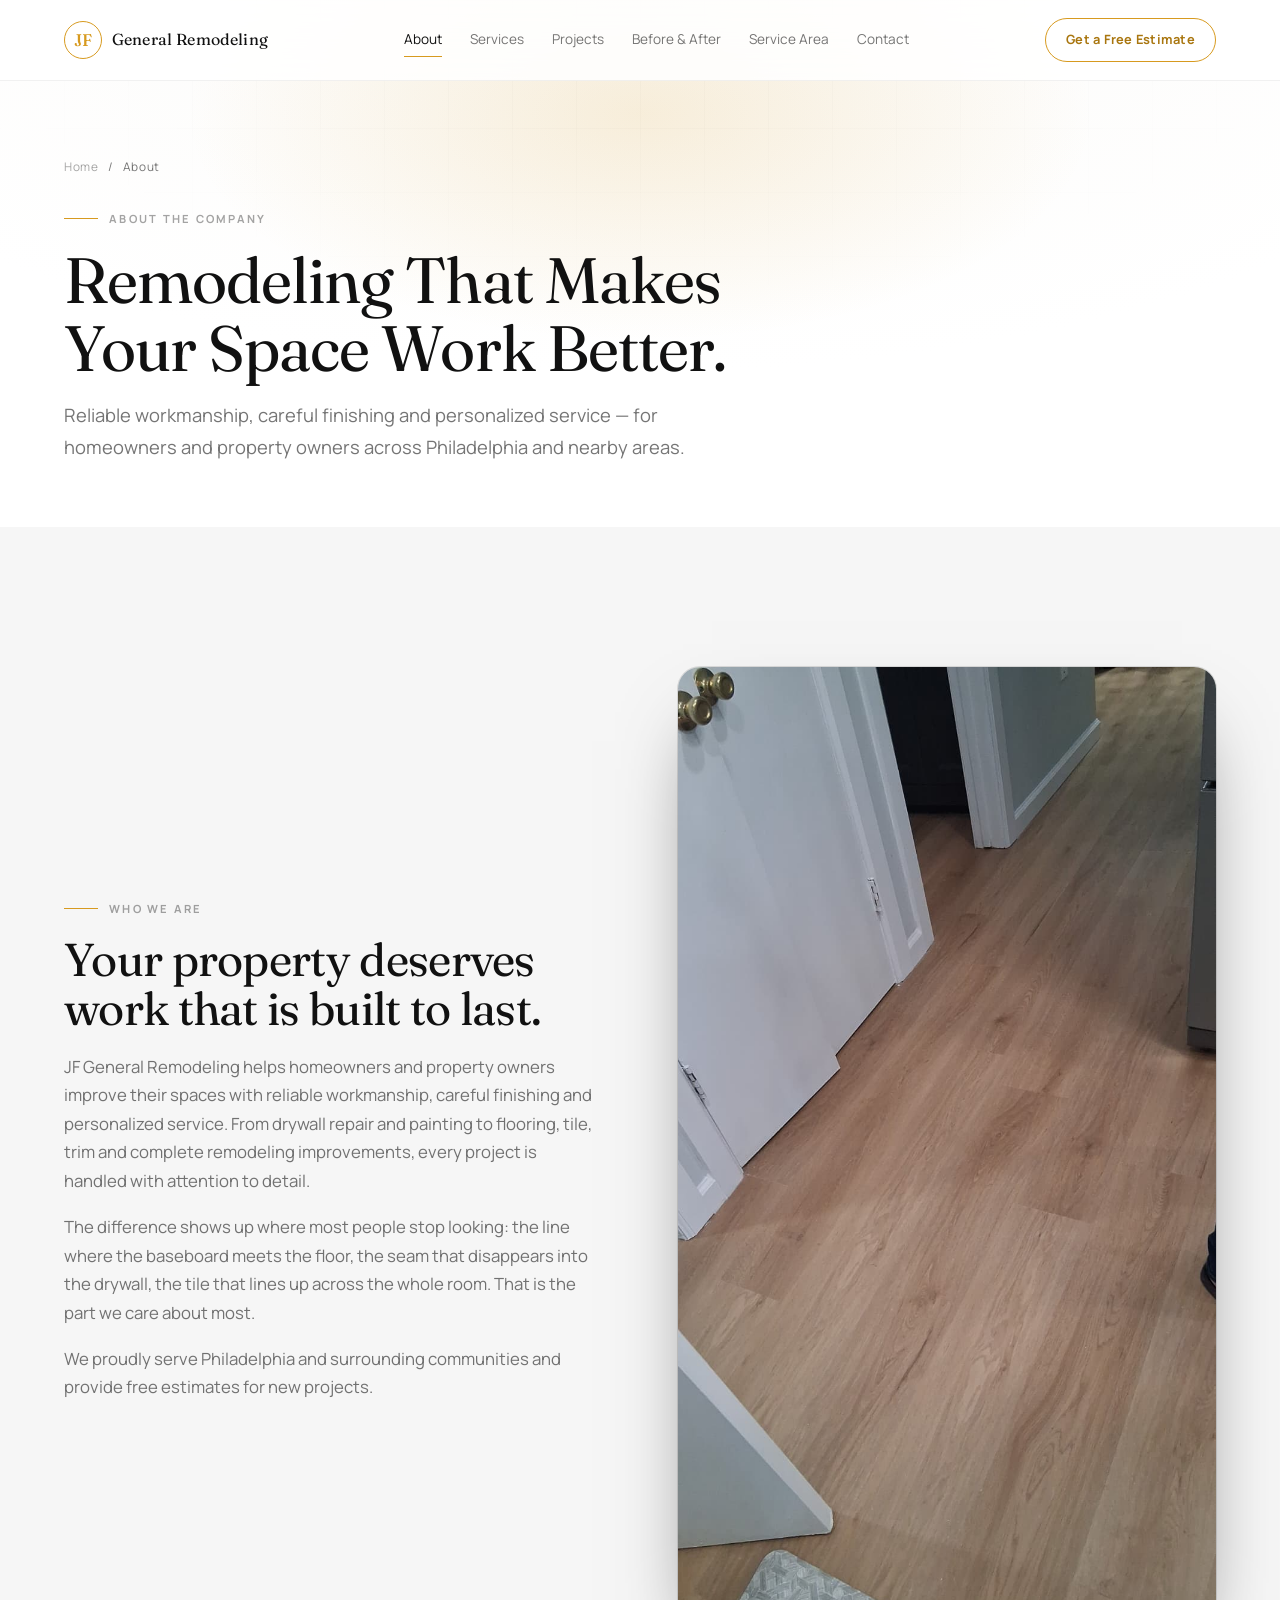
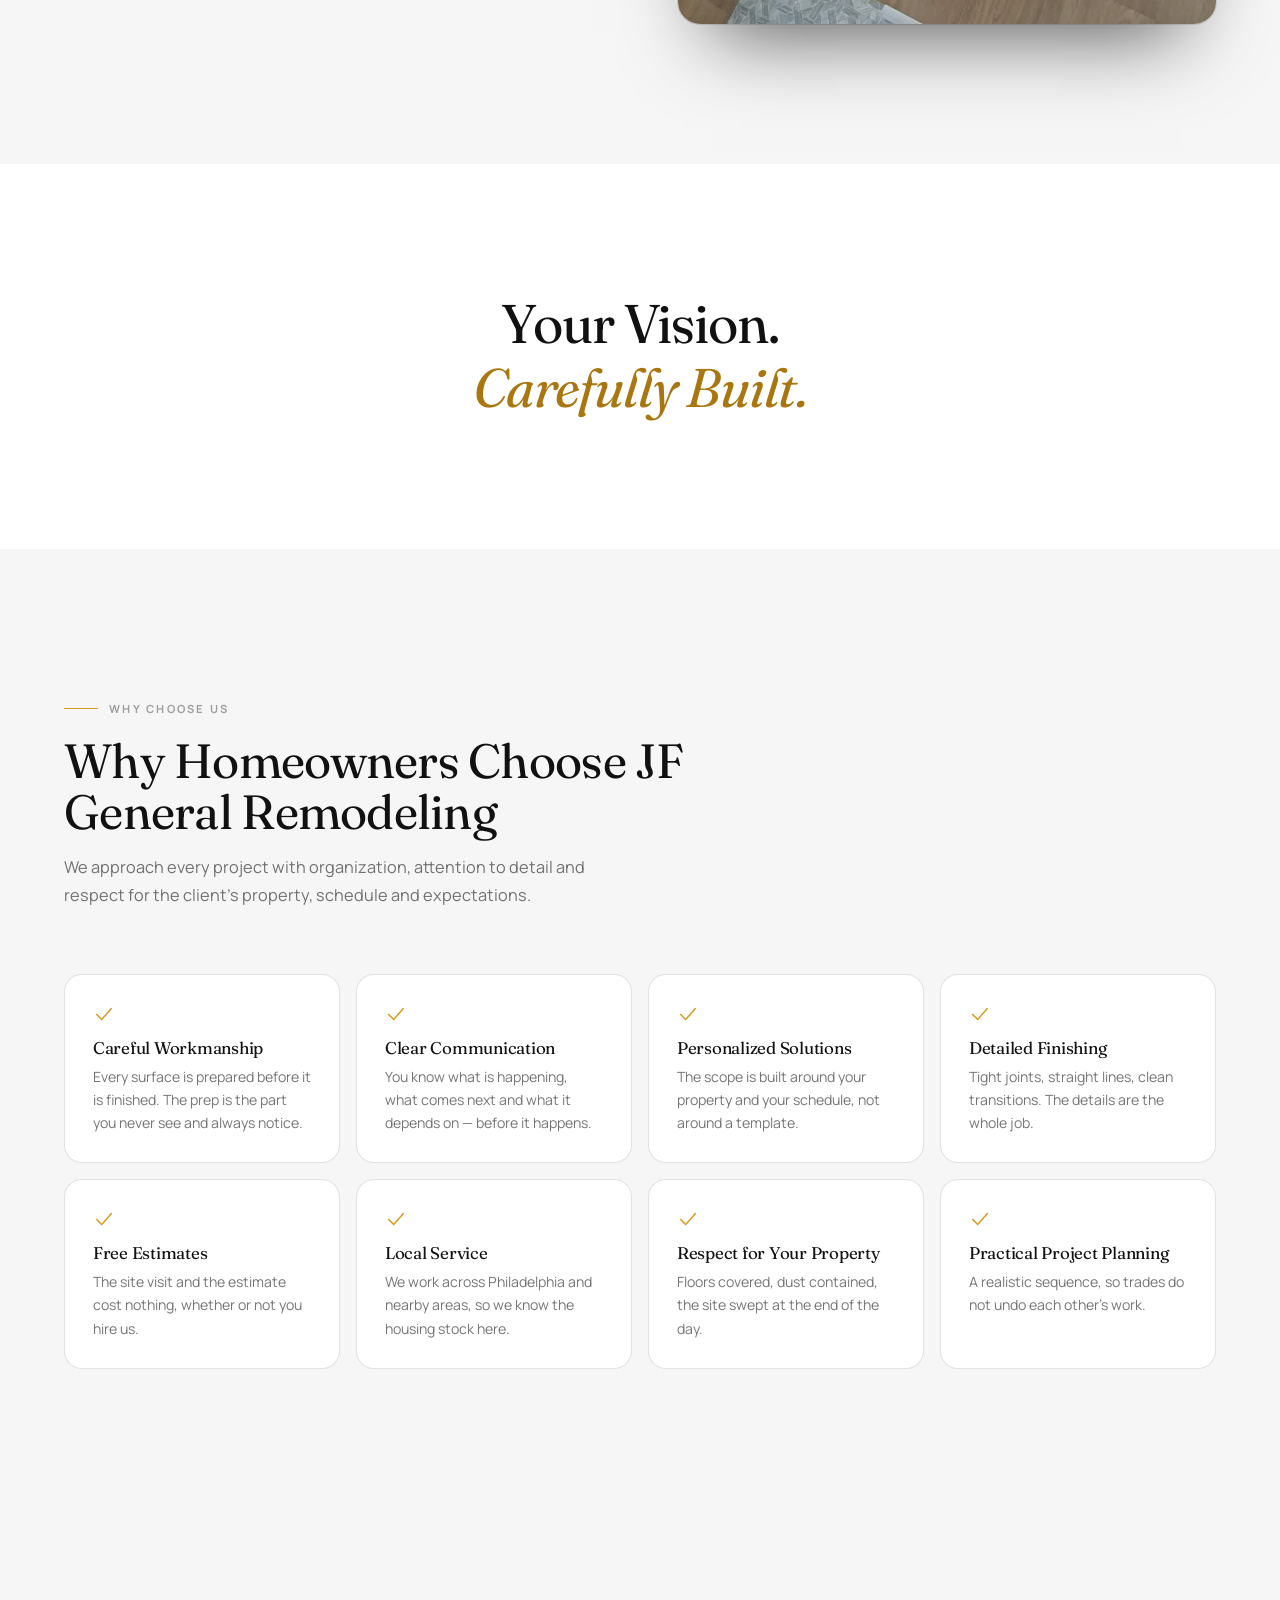
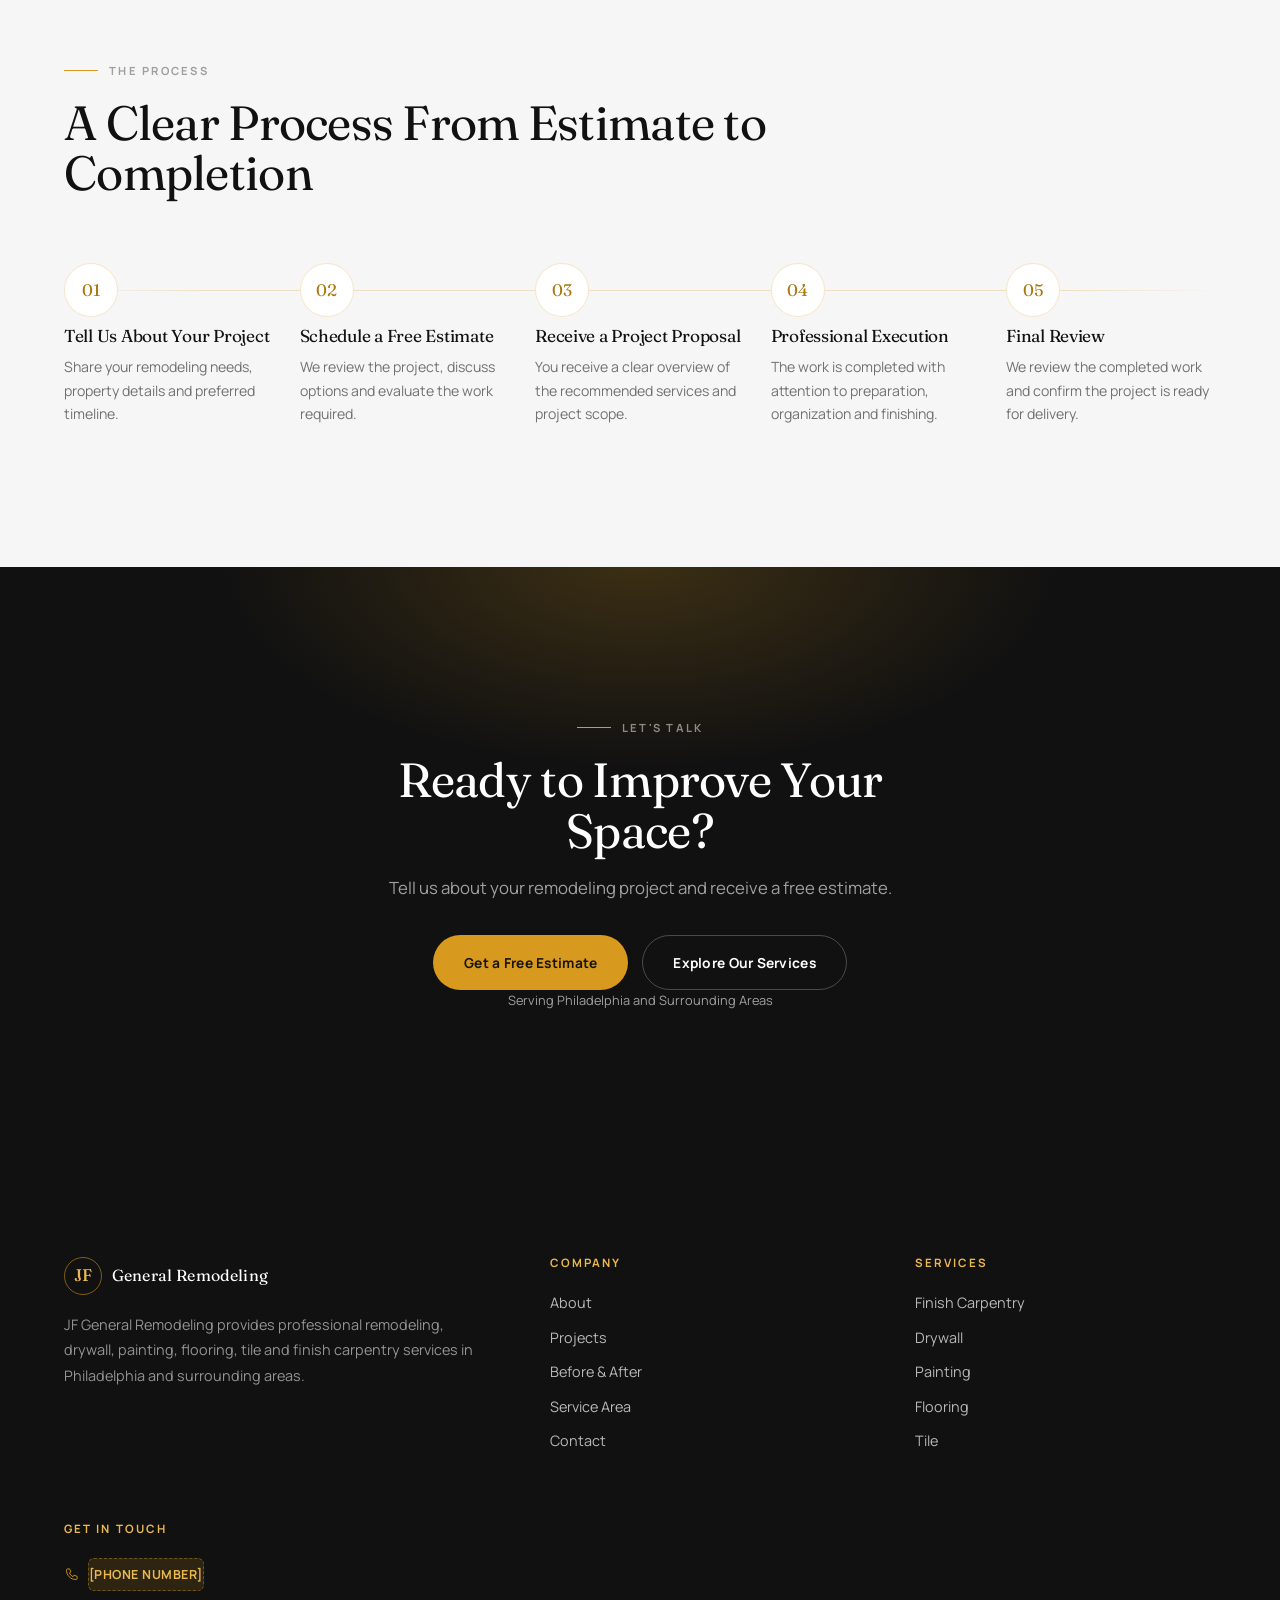
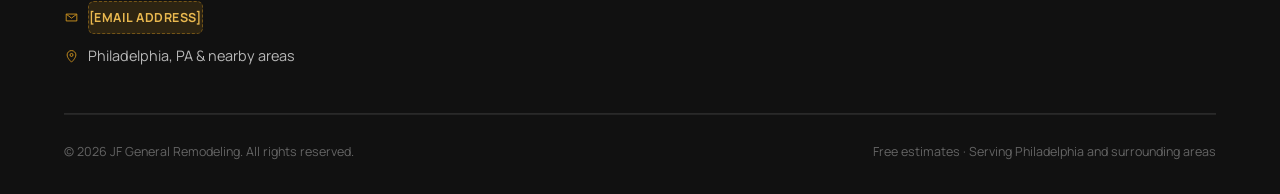
==== commit 7c261e33: "Light palette (musicando-poemas) + de-duplicated photos Palette: white / #111111 / #D79A1F / #F6F6F6" ====
--- a/about.html
+++ b/about.html
@@ -3,7 +3,7 @@
 <head>
 <meta charset="UTF-8">
 <meta name="viewport" content="width=device-width, initial-scale=1.0">
-<meta name="theme-color" content="#141414">
+<meta name="theme-color" content="#FFFFFF">
 
 <title>About | JF General Remodeling — Philadelphia, PA</title>
 <meta name="description" content="JF General Remodeling is a remodeling contractor serving Philadelphia and surrounding areas, with careful workmanship, clear communication and free estimates.">
@@ -44,7 +44,7 @@
     <symbol id="i-floor" viewBox="0 0 48 48"><path d="M4 14l14-8 26 8-14 8z" fill="none" stroke="currentColor" stroke-width="1.2" stroke-linejoin="round"/><path d="M4 14v20l14 8V22M44 14v20l-14 8V22" fill="none" stroke="currentColor" stroke-width="1.2" stroke-linejoin="round"/></symbol>
     <symbol id="i-tile" viewBox="0 0 48 48"><rect x="6" y="6" width="16" height="16" fill="none" stroke="currentColor" stroke-width="1.2"/><rect x="26" y="6" width="16" height="16" fill="none" stroke="currentColor" stroke-width="1.2"/><rect x="6" y="26" width="16" height="16" fill="none" stroke="currentColor" stroke-width="1.2"/><rect x="26" y="26" width="16" height="16" fill="none" stroke="currentColor" stroke-width="1.2"/></symbol>
     <symbol id="i-square" viewBox="0 0 48 48"><path d="M8 40V8h10M8 30h20" fill="none" stroke="currentColor" stroke-width="1.2"/></symbol>
-    <symbol id="i-building" viewBox="0 0 48 48"><path d="M10 42V10l14-6 14 6v32" fill="none" stroke="currentColor" stroke-width="1.3" stroke-linejoin="round"/><path d="M18 42V24h12v18M18 16h.01M24 16h.01M30 16h.01M18 22h.01M30 22h.01" stroke="currentColor" stroke-width="1.6" stroke-linecap="round"/></symbol>
+    <symbol id="i-building" viewBox="0 0 48 48"><path d="M10 42V10l14-6 14 6v32" fill="none" stroke="currentColor" stroke-width="1.3" stroke-linejoin="round"/><path d="M18 42V24h12v18M18 16h.01M24 16h.01M30 16h.01M18 22h.01M30 22h.01" fill="none" stroke="currentColor" stroke-width="1.6" stroke-linecap="round"/></symbol>
     <symbol id="i-shield" viewBox="0 0 48 48"><path d="M24 5l16 6v11c0 10-7 17-16 21C15 39 8 32 8 22V11z" fill="none" stroke="currentColor" stroke-width="1.3" stroke-linejoin="round"/><path d="M17 24l5 5 10-11" fill="none" stroke="currentColor" stroke-width="1.6" stroke-linecap="round" stroke-linejoin="round"/></symbol>
   </defs>
 </svg>
@@ -222,7 +222,7 @@
         <a href="/contact" class="btn btn-primary" data-magnetic>Get a Free Estimate</a>
         <a href="/services" class="btn btn-outline">Explore Our Services</a>
       </div>
-      <p style="margin-top:1.6rem;font-size:.8rem;color:var(--muted)">Serving Philadelphia and Surrounding Areas</p>
+      <p class="cta-note">Serving Philadelphia and Surrounding Areas</p>
     </div>
   </section>
 
--- a/css/style.css
+++ b/css/style.css
@@ -6,35 +6,39 @@
    ═══════════════════════════════════════════════════════════ */
 
 :root{
-  /* Paleta definida no briefing v2 */
-  --black:#141414;          /* deep charcoal */
-  --graphite:#1c1c1c;
-  --graphite-2:#242424;     /* dark accent */
-  --line:rgba(255,255,255,.1);
-  --line-soft:rgba(255,255,255,.055);
-  --ink:#F8F7F3;            /* warm white */
-  --ink-dim:#c3c1bb;
-  --muted:#8d8b85;
-  --navy:#1a1e24;
-  --gold:#C99A4A;           /* warm bronze accent */
-  --gold-2:#e0bd82;
-  --gold-16:rgba(201,154,74,.16);
-  --gold-30:rgba(201,154,74,.30);
-  --ember:#b05f33;
-  --wood:#8a5a35;
-  --paper:#F8F7F3;          /* warm white */
+  /* Paleta do musicando-poemas: branco, preto, dourado, cinza claro.
+     Os NOMES dos tokens foram mantidos para não quebrar as regras existentes —
+     o que mudou foi o valor. O site inteiro virou claro; só o CTA final e o
+     rodapé continuam escuros, que é o mesmo contraste do musicando. */
+  --black:#FFFFFF;          /* fundo padrão */
+  --graphite:#F6F6F6;       /* faixa alternada */
+  --graphite-2:#FFFFFF;
+  --dark:#111111;           /* blocos escuros: CTA final e rodapé */
+  --line:rgba(17,17,17,.12);
+  --line-soft:rgba(17,17,17,.06);
+  --ink:#111111;
+  --ink-dim:rgba(17,17,17,.58);
+  --muted:rgba(17,17,17,.38);
+  --navy:#F6F6F6;
+  --gold:#D79A1F;
+  --gold-2:#A9760F;         /* dourado escuro: o claro não tem contraste no branco */
+  --gold-lt:#E9B84F;
+  --gold-16:rgba(215,154,31,.12);
+  --gold-30:rgba(215,154,31,.24);
+  --ember:#B3432A;
+  --wood:#A9760F;
+  --paper:#F6F6F6;
   --paper-2:#FFFFFF;
-  --concrete:#D9D9D6;       /* concrete gray */
-  --paper-ink:#141414;
-  --paper-muted:#727272;    /* medium gray */
-  --paper-line:rgba(20,20,20,.12);
+  --concrete:#F6F6F6;
+  --paper-ink:#111111;
+  --paper-muted:rgba(17,17,17,.58);
+  --paper-line:rgba(17,17,17,.12);
 
   --serif:"Fraunces",ui-serif,Georgia,serif;
   --sans:"Manrope",system-ui,sans-serif;
 
   --container:1280px;
   --gut:clamp(20px,5vw,64px);
-  /* Ritmo editorial: seções respiram como no musicando-poemas */
   --sec:clamp(5rem,11vw,9.5rem);
   --nav-h:76px;
   --ease:cubic-bezier(.22,.61,.36,1);
@@ -109,7 +113,7 @@
 .btn-primary:hover{background:var(--gold-2)}
 .btn-outline{border-color:var(--line);color:var(--ink)}
 .btn-outline:hover{border-color:var(--gold);color:var(--gold-2)}
-.btn-outline-light{border-color:rgba(255,255,255,.22)}
+.btn-outline-light{border-color:var(--line)}
 .btn-block{width:100%}
 .btn-sm{padding:11px 22px;font-size:.8rem}
 .btn-row{display:flex;flex-wrap:wrap;gap:14px}
@@ -129,9 +133,9 @@
   max-width:var(--container);margin:0 auto;padding:18px var(--gut);
   display:flex;align-items:center;justify-content:space-between;gap:20px;
 }
-.nav.is-scrolled{background:rgba(20,20,20,.82);backdrop-filter:blur(16px);border-bottom:1px solid var(--line-soft)}
+.nav.is-scrolled{background:rgba(255,255,255,.86);backdrop-filter:blur(16px);border-bottom:1px solid var(--line-soft)}
 /* Páginas internas começam com fundo: o nav já nasce sólido */
-.nav--solid{background:rgba(20,20,20,.82);backdrop-filter:blur(16px);border-bottom:1px solid var(--line-soft)}
+.nav--solid{background:rgba(255,255,255,.86);backdrop-filter:blur(16px);border-bottom:1px solid var(--line-soft)}
 
 .brand{display:flex;align-items:center;gap:10px;flex:none}
 .brand-mark{
@@ -169,7 +173,7 @@
 
 /* Gaveta mobile */
 .nav-drawer{
-  position:fixed;inset:0;z-index:99;background:rgba(20,20,20,.97);backdrop-filter:blur(20px);
+  position:fixed;inset:0;z-index:99;background:rgba(255,255,255,.97);backdrop-filter:blur(20px);
   display:flex;flex-direction:column;justify-content:center;gap:6px;padding:0 var(--gut);
   opacity:0;visibility:hidden;transition:opacity .4s var(--ease),visibility .4s;
 }
@@ -187,136 +191,82 @@
 .amp{font-family:var(--sans);font-weight:400;font-style:normal}
 
 /* ═══════════════ HERO (home) ═══════════════════════════════ */
-.hero{position:relative;height:340vh}
-.hero-sticky{
-  position:sticky;top:0;height:100vh;overflow:hidden;
-  display:flex;align-items:center;justify-content:center;
-  background:radial-gradient(120% 100% at 50% 0%,#1a1922 0%,var(--black) 60%);
-}
-.hero-bg{position:absolute;inset:0;z-index:0}
-.hero-bg-tex{position:absolute;inset:0;opacity:.55}
+/* Dividido: o texto tem coluna própria e a imagem tem a dela. O título
+   nunca cruza a foto nem encosta no nav — era daí que vinha o embolado. */
+.hero{
+  position:relative;overflow:hidden;
+  padding:calc(var(--nav-h) + clamp(2.5rem,7vh,5.5rem)) 0 clamp(3rem,8vh,6rem);
+  background:radial-gradient(130% 120% at 78% -10%,#FBFAF8 0%,var(--black) 60%);
+}
+.hero-bg{position:absolute;inset:0;z-index:0;pointer-events:none}
+.hero-bg-tex{position:absolute;inset:0;opacity:.5}
 .tex-blueprint{
   background-image:
-    linear-gradient(rgba(120,150,200,.08) 1px,transparent 1px),
-    linear-gradient(90deg,rgba(120,150,200,.08) 1px,transparent 1px);
+    linear-gradient(rgba(17,17,17,.05) 1px,transparent 1px),
+    linear-gradient(90deg,rgba(17,17,17,.05) 1px,transparent 1px);
   background-size:64px 64px;
-  mask-image:radial-gradient(80% 70% at 50% 40%,#000 0%,transparent 75%);
+  mask-image:radial-gradient(80% 70% at 30% 40%,#000 0%,transparent 78%);
 }
 .tex-light{
-  background:radial-gradient(60% 50% at 20% 15%,rgba(231,192,115,.14),transparent 60%),
-             radial-gradient(50% 40% at 85% 80%,rgba(193,85,42,.12),transparent 60%);
-}
-
-.hero-frame{position:relative;z-index:1;width:100%;height:100%;display:flex;align-items:center;justify-content:center}
-.hero-media{
-  position:relative;overflow:hidden;
-  width:52vw;height:56vh;border-radius:26px;
-  box-shadow:0 40px 90px -30px rgba(0,0,0,.75),0 0 0 1px var(--line);
-  will-change:width,height,border-radius;
-}
-.media-plate{position:absolute;inset:0;transition:opacity 1.1s ease}
-.media-plate img,.media-plate video{width:100%;height:100%;object-fit:cover;display:block}
-.plate-before{
-  background:
-    repeating-linear-gradient(100deg,rgba(255,255,255,.03) 0 2px,transparent 2px 90px),
-    linear-gradient(160deg,#2a2620 0%,#1c1a17 45%,#3a3226 100%);
-  opacity:1;
-}
-.plate-during{
-  background:
-    repeating-linear-gradient(0deg,rgba(255,255,255,.05) 0 1px,transparent 1px 46px),
-    linear-gradient(160deg,#242938 0%,#171b26 50%,#2f3b52 100%);
-  opacity:0;
-}
-.plate-after{
-  background:
-    radial-gradient(60% 50% at 75% 20%,rgba(231,192,115,.35),transparent 60%),
-    linear-gradient(160deg,#4a4030 0%,#2b271f 55%,#5c4b30 100%);
-  opacity:0;
-}
-.media-scan{
-  position:absolute;inset:0;
-  background:linear-gradient(115deg,transparent 40%,rgba(255,255,255,.16) 50%,transparent 60%);
-  transform:translateX(-120%);
-  mix-blend-mode:overlay;
-}
-/* Véu mais forte no topo: é ele que segura a legibilidade do título
-   quando a imagem cresce e passa por baixo do texto. */
-.media-scrim{
-  position:absolute;inset:0;pointer-events:none;
-  background:linear-gradient(180deg,
-    rgba(12,12,12,.86) 0%,rgba(12,12,12,.55) 22%,rgba(12,12,12,.12) 44%,
-    rgba(12,12,12,.20) 62%,rgba(12,12,12,.80) 100%);
-}
-
-.hero-copy{
-  position:absolute;z-index:2;inset:0;
-  display:flex;flex-direction:column;align-items:center;justify-content:flex-start;
-  text-align:center;pointer-events:none;
-  /* folga real abaixo do nav — era daqui que vinha o embolado */
-  padding:calc(var(--nav-h) + clamp(18px,4.5vh,52px)) var(--gut) 0;
-}
-.hero-copy .eyebrow{color:var(--gold-2);margin-bottom:clamp(14px,2.5vh,24px)}
-.hero-title{position:relative;height:2.6em;width:min(92vw,820px)}
-.hero-title span{
-  position:absolute;inset:0;display:flex;align-items:flex-start;justify-content:center;
-  font-size:clamp(1.75rem,3.6vw,3rem);line-height:1.16;color:var(--ink);
-  text-shadow:0 2px 24px rgba(12,12,12,.6);
-  opacity:0;transform:translateY(14px);transition:opacity .7s var(--ease),transform .7s var(--ease);
-}
-.hero-title span.active{opacity:1;transform:translateY(0)}
-.hero-title span.is-logo{font-style:italic;color:var(--gold-2)}
-
-.hero-checklist{
-  position:absolute;bottom:19%;left:50%;transform:translateX(-50%);
-  display:flex;flex-wrap:wrap;justify-content:center;gap:10px 12px;max-width:min(88vw,720px);
-  opacity:0;transition:opacity .6s var(--ease);
-}
-.hero-checklist.is-visible{opacity:1}
-.hero-checklist li{
-  font-size:.76rem;letter-spacing:.02em;color:var(--ink-dim);
-  border:1px solid var(--line);padding:8px 14px;border-radius:999px;
-  background:rgba(20,20,20,.42);backdrop-filter:blur(6px);
-  opacity:0;transform:translateY(10px);transition:opacity .5s var(--ease),transform .5s var(--ease);
-}
-.hero-checklist li.show{opacity:1;transform:translateY(0)}
-
-.hero-institutional{
-  position:absolute;bottom:6.5%;left:50%;transform:translateX(-50%);
-  max-width:min(90vw,560px);text-align:center;font-size:.88rem;line-height:1.75;
-  color:var(--ink-dim);text-shadow:0 2px 16px rgba(12,12,12,.7);
-  opacity:0;transition:opacity .8s var(--ease);
-}
-.hero-institutional.is-visible{opacity:1}
-
-.hero-scroll-cue{
-  position:absolute;bottom:2.4%;left:50%;transform:translateX(-50%);
-  display:flex;flex-direction:column;align-items:center;gap:8px;
-  font-size:.66rem;letter-spacing:.16em;text-transform:uppercase;color:var(--muted);
-  transition:opacity .5s;
-}
-.hero-scroll-cue i{width:1px;height:34px;background:linear-gradient(var(--gold),transparent);position:relative;overflow:hidden}
-.hero-scroll-cue i::after{content:"";position:absolute;top:-100%;left:0;width:100%;height:100%;background:var(--gold-2);animation:cue 1.8s ease-in-out infinite}
-@keyframes cue{0%{top:-100%}100%{top:100%}}
+  background:radial-gradient(55% 50% at 12% 12%,rgba(215,154,31,.10),transparent 62%),
+             radial-gradient(45% 40% at 92% 82%,rgba(215,154,31,.06),transparent 62%);
+}
+
+.hero-split{
+  position:relative;z-index:1;
+  display:grid;grid-template-columns:1.05fr .95fr;
+  gap:clamp(2.5rem,6vw,5rem);align-items:center;
+}
+.hero-txt h1{
+  font-size:clamp(2.3rem,4.4vw,4rem);line-height:1.04;letter-spacing:-.025em;
+  margin-bottom:1.5rem;max-width:14ch;
+}
+/* nowrap para "Your Vision." não partir no meio da expressão */
+.hero-txt h1 em{font-style:italic;color:var(--gold-2);white-space:nowrap}
+.hero-lead{font-size:clamp(1rem,1.3vw,1.12rem);line-height:1.75;max-width:34rem;margin-bottom:2.2rem}
+.hero-txt .btn-row{margin-bottom:2.4rem}
+.hero-trust{display:flex;flex-wrap:wrap;gap:.8rem 1.8rem;
+  padding-top:1.6rem;border-top:1px solid var(--line-soft)}
+.hero-trust li{display:flex;align-items:center;gap:9px;font-size:.82rem;color:var(--ink-dim)}
+.hero-trust .ic{width:15px;height:15px;color:var(--gold)}
+
+.hero-art{position:relative;margin:0;border-radius:24px;overflow:hidden;
+  box-shadow:0 40px 90px -40px rgba(0,0,0,.95),0 0 0 1px var(--line)}
+.hero-art img{width:100%;aspect-ratio:4/4.4;object-fit:cover}
+.hero-art::after{content:"";position:absolute;inset:0;pointer-events:none;
+  background:linear-gradient(180deg,transparent 55%,rgba(12,12,12,.8) 100%)}
+.hero-art figcaption{
+  position:absolute;left:20px;bottom:20px;z-index:1;
+  font-size:.74rem;line-height:1.5;color:var(--ink-dim);
+  background:rgba(255,255,255,.92);backdrop-filter:blur(8px);
+  border:1px solid var(--line);border-radius:10px;padding:9px 13px;
+}
+.hero-art figcaption span{display:block;font-family:var(--serif);font-size:.94rem;color:var(--ink)}
+
+@media (max-width:980px){
+  .hero-split{grid-template-columns:1fr;gap:2.5rem}
+  .hero-txt h1{max-width:none}
+  .hero-art img{aspect-ratio:16/11}
+}
 
 /* ═══════════════ PAGE HERO (páginas internas) ═════════════ */
 .page-hero{
   position:relative;overflow:hidden;
   padding:calc(var(--nav-h) + clamp(3.5rem,9vh,6.5rem)) 0 clamp(3rem,7vh,5rem);
-  background:radial-gradient(120% 130% at 50% -10%,#1c1b24 0%,var(--black) 62%);
+  background:radial-gradient(120% 130% at 50% -10%,#FBFAF8 0%,var(--black) 62%);
 }
 .page-hero::before{
   content:"";position:absolute;inset:0;opacity:.5;pointer-events:none;
   background-image:
-    linear-gradient(rgba(120,150,200,.07) 1px,transparent 1px),
-    linear-gradient(90deg,rgba(120,150,200,.07) 1px,transparent 1px);
+    linear-gradient(rgba(17,17,17,.05) 1px,transparent 1px),
+    linear-gradient(90deg,rgba(17,17,17,.05) 1px,transparent 1px);
   background-size:64px 64px;
   mask-image:radial-gradient(75% 80% at 50% 0%,#000,transparent 78%);
 }
 .page-hero::after{
   content:"";position:absolute;left:50%;top:-40%;width:min(110%,1300px);aspect-ratio:2/1;
   transform:translateX(-50%);pointer-events:none;
-  background:radial-gradient(closest-side,rgba(201,151,63,.15),transparent 70%);
+  background:radial-gradient(closest-side,rgba(215,154,31,.15),transparent 70%);
 }
 .page-hero .container{position:relative;z-index:1}
 .crumb{display:flex;align-items:center;gap:9px;font-size:.74rem;letter-spacing:.06em;color:var(--muted);margin-bottom:22px}
@@ -351,9 +301,9 @@
 .tilt-grid::before{
   content:"";position:absolute;inset:-8% -6%;z-index:-1;pointer-events:none;filter:blur(30px);
   background:
-    radial-gradient(38% 45% at 15% 15%,rgba(201,151,63,.20),transparent 70%),
+    radial-gradient(38% 45% at 15% 15%,rgba(215,154,31,.20),transparent 70%),
     radial-gradient(32% 40% at 92% 85%,rgba(14,26,43,.16),transparent 70%),
-    radial-gradient(26% 30% at 75% 10%,rgba(193,85,42,.14),transparent 70%);
+    radial-gradient(26% 30% at 75% 10%,rgba(215,154,31,0.07),transparent 70%);
 }
 .tilt-card{
   position:relative;border-radius:26px;overflow:hidden;
@@ -483,7 +433,7 @@
 .ba-before{clip-path:inset(0 48% 0 0)}
 .ba-label{position:absolute;top:20px;font-size:.68rem;letter-spacing:.14em;text-transform:uppercase;padding:8px 14px;border-radius:999px}
 .ba-label-after{right:20px;background:rgba(23,22,26,.1);color:var(--paper-ink)}
-.ba-label-before{left:20px;background:rgba(20,20,20,.55);color:var(--ink)}
+.ba-label-before{left:20px;background:rgba(17,17,17,.62);color:#fff}
 .ba-handle{
   position:absolute;top:0;bottom:0;left:52%;width:2px;background:var(--paper);
   display:flex;align-items:center;justify-content:center;transform:translateX(-1px);
@@ -524,7 +474,7 @@
 .towns{display:grid;grid-template-columns:repeat(4,1fr);gap:12px;margin-top:clamp(3rem,7vw,5rem)}
 .towns li{
   display:flex;align-items:center;gap:10px;font-size:.9rem;color:var(--ink-dim);
-  border:1px solid var(--line);border-radius:12px;padding:14px 16px;background:rgba(255,255,255,.03);
+  border:1px solid var(--line);border-radius:12px;padding:14px 16px;background:var(--paper-2);
 }
 .towns .ic{color:var(--gold);width:15px;height:15px}
 
@@ -533,8 +483,8 @@
 .final-cta-bg{
   position:absolute;inset:0;
   background:
-    radial-gradient(60% 60% at 15% 10%,rgba(201,151,63,.16),transparent 60%),
-    radial-gradient(50% 50% at 90% 85%,rgba(193,85,42,.14),transparent 60%),
+    radial-gradient(60% 60% at 15% 10%,rgba(215,154,31,.16),transparent 60%),
+    radial-gradient(50% 50% at 90% 85%,rgba(215,154,31,0.07),transparent 60%),
     var(--black);
 }
 .final-inner{position:relative;display:grid;grid-template-columns:1fr 1fr;gap:clamp(2.5rem,6vw,4rem);align-items:start}
@@ -546,14 +496,14 @@
 .final-contact-info .ic{color:var(--gold)}
 
 .final-form{
-  background:rgba(255,255,255,.04);border:1px solid var(--line);border-radius:22px;
+  background:var(--paper-2);border:1px solid var(--line);border-radius:22px;
   padding:clamp(24px,4vw,40px);backdrop-filter:blur(16px);
   display:flex;flex-direction:column;gap:16px;
 }
 .field{display:flex;flex-direction:column;gap:8px}
 .field label{font-size:.75rem;letter-spacing:.06em;text-transform:uppercase;color:var(--muted)}
 .field input,.field select,.field textarea{
-  background:rgba(255,255,255,.05);border:1px solid var(--line);border-radius:10px;
+  background:var(--paper-2);border:1px solid var(--line);border-radius:10px;
   padding:13px 15px;color:var(--ink);font-family:var(--sans);font-size:.94rem;resize:vertical;
 }
 .field textarea{min-height:7rem}
@@ -566,7 +516,7 @@
 .cta-band::before{
   content:"";position:absolute;left:50%;top:-50%;width:min(110%,1200px);aspect-ratio:2/1;
   transform:translateX(-50%);pointer-events:none;
-  background:radial-gradient(closest-side,rgba(201,151,63,.16),transparent 70%);
+  background:radial-gradient(closest-side,rgba(215,154,31,.16),transparent 70%);
 }
 .cta-band .container{position:relative}
 .cta-band h2{font-size:clamp(1.9rem,4vw,3rem);max-width:20ch;margin:0 auto 1.1rem}
@@ -598,7 +548,6 @@
 }
 @media (max-width:980px){
   .hero{height:300vh}
-  .hero-media{width:80vw;height:46vh}
   .intro-grid{grid-template-columns:1fr}
   .intro-media img{min-height:18rem}
   .service-panel{grid-template-columns:1fr;height:auto;padding:70px 0}
@@ -612,12 +561,14 @@
   .footer-top{grid-template-columns:1fr 1fr}
   .footer-about{grid-column:1/-1}
 }
+/* abaixo disso marca + CTA + burger não cabem na mesma linha;
+   o CTA continua na gaveta, que é onde o dedo já vai */
+@media (max-width:820px){
+  .nav-cta{display:none}
+  .brand-word{font-size:.92rem}
+}
 @media (max-width:640px){
   :root{--nav-h:64px}
-  .hero-media{width:88vw;height:38vh}
-  .hero-title{height:3.4em}
-  .hero-checklist{bottom:15%;gap:8px}
-  .hero-institutional{display:none}
   .svc-grid{grid-template-columns:1fr}
   .proj-grid{grid-template-columns:1fr}
   .proj-item--wide{grid-column:span 1}
@@ -634,17 +585,6 @@
   *,*::before,*::after{animation-duration:.001ms!important;transition-duration:.001ms!important}
   [data-reveal]{opacity:1!important;transform:none!important}
   /* o hero vira uma peça estática e legível */
-  .hero{height:auto}
-  .hero-sticky{position:relative;height:auto;min-height:0;padding:calc(var(--nav-h) + 3rem) 0 4rem}
-  .hero-frame{height:auto}
-  .hero-media{width:min(88vw,900px);height:min(52vh,420px)}
-  .hero-copy{position:relative;inset:auto;padding-top:0;margin-bottom:2.5rem}
-  .hero-title{height:auto}
-  .hero-title span{position:relative;opacity:0;height:0;overflow:hidden}
-  .hero-title span.active{opacity:1;height:auto}
-  .hero-checklist,.hero-institutional{position:relative;bottom:auto;left:auto;transform:none;opacity:1;margin:2rem auto 0}
-  .hero-checklist li{opacity:1;transform:none}
-  .hero-scroll-cue{display:none}
   .service-panel{position:relative;opacity:1;height:auto}
 }
 
@@ -700,8 +640,8 @@
   background:linear-gradient(165deg,rgba(20,20,20,.55) 0%,rgba(20,20,20,.86) 58%,rgba(20,20,20,.95) 100%)}
 /* L3 — malha arquitetônica */
 .c3d__arch{position:absolute;inset:0;transform:translateZ(12px);opacity:.5;
-  background-image:linear-gradient(rgba(201,154,74,.1) 1px,transparent 1px),
-                   linear-gradient(90deg,rgba(201,154,74,.1) 1px,transparent 1px);
+  background-image:linear-gradient(rgba(215,154,31,.1) 1px,transparent 1px),
+                   linear-gradient(90deg,rgba(215,154,31,.1) 1px,transparent 1px);
   background-size:38px 38px;
   mask-image:radial-gradient(120% 90% at 85% 10%,#000,transparent 72%)}
 /* luz que segue o ponteiro — variáveis alimentadas pelo JS */
@@ -724,7 +664,7 @@
 .c3d:hover .c3d__cta svg{transform:translateX(5px)}
 .c3d__in::after{content:"";position:absolute;inset:0;border-radius:24px;pointer-events:none;
   border:1px solid transparent;transition:border-color .6s}
-.c3d:hover .c3d__in::after{border-color:rgba(201,154,74,.22)}
+.c3d:hover .c3d__in::after{border-color:rgba(215,154,31,.22)}
 
 /* materiais por serviço */
 .m-wood{background:repeating-linear-gradient(97deg,#3b2f21 0 2px,#2a2118 2px 46px),linear-gradient(150deg,#4a3a26,#221a12)}
@@ -735,8 +675,8 @@
 .m-tile{background:linear-gradient(rgba(0,0,0,.4) 1px,transparent 1px) 0 0/54px 54px,
   linear-gradient(90deg,rgba(0,0,0,.4) 1px,transparent 1px) 0 0/54px 54px,
   linear-gradient(155deg,#3a3a3f,#26262a 55%,#42413c)}
-.m-general{background:linear-gradient(rgba(201,154,74,.14) 1px,transparent 1px) 0 0/30px 30px,
-  linear-gradient(90deg,rgba(201,154,74,.14) 1px,transparent 1px) 0 0/30px 30px,
+.m-general{background:linear-gradient(rgba(215,154,31,.14) 1px,transparent 1px) 0 0/30px 30px,
+  linear-gradient(90deg,rgba(215,154,31,.14) 1px,transparent 1px) 0 0/30px 30px,
   linear-gradient(150deg,#2b2b30,#1a1a1d)}
 
 /* ── Why choose us ──────────────────────────────────────── */
@@ -748,7 +688,7 @@
 .why-cards{display:grid;grid-template-columns:repeat(4,1fr);gap:1rem}
 .why-card{background:var(--paper-2);border:1px solid var(--paper-line);border-radius:18px;
   padding:clamp(20px,2.2vw,28px);transition:transform .45s var(--ease),box-shadow .45s var(--ease)}
-.why-card:hover{transform:translateY(-4px);box-shadow:0 24px 44px -30px rgba(20,20,20,.45)}
+.why-card:hover{transform:translateY(-4px);box-shadow:0 24px 44px -30px rgba(17,17,17,.28)}
 .why-card .ic{width:22px;height:22px;color:var(--gold);margin-bottom:14px}
 .why-card h3{font-size:1.06rem;margin-bottom:.5rem}
 .why-card p{font-size:.88rem;line-height:1.65;color:var(--paper-muted)}
@@ -772,7 +712,7 @@
 .testi{background:var(--black);padding:var(--sec) 0}
 .testi-empty{
   border:1px dashed var(--line);border-radius:20px;padding:clamp(2rem,5vw,3.5rem);
-  text-align:center;max-width:44rem;margin:0 auto;background:rgba(255,255,255,.02);
+  text-align:center;max-width:44rem;margin:0 auto;background:var(--paper-2);
 }
 .testi-empty .ic{width:26px;height:26px;color:var(--gold);margin:0 auto 1.1rem}
 .testi-empty h3{font-size:1.3rem;margin-bottom:.8rem}
@@ -812,13 +752,13 @@
 .field-err{font-size:.76rem;color:#e08b6a;min-height:1em}
 .form__status{font-size:.85rem;line-height:1.6;padding:.9rem 1.1rem;border-radius:10px;display:none}
 .form__status.is-on{display:block}
-.form__status.ok{background:rgba(201,154,74,.12);border:1px solid var(--gold-30);color:var(--gold-2)}
-.form__status.bad{background:rgba(176,95,51,.14);border:1px solid rgba(176,95,51,.4);color:#e5a184}
+.form__status.ok{background:rgba(215,154,31,.12);border:1px solid var(--gold-30);color:var(--gold-2)}
+.form__status.bad{background:rgba(215,154,31,0.07);border:1px solid rgba(215,154,31,0.07);color:#e5a184}
 
 /* ── Placeholder de dado que falta ──────────────────────── */
 .ph-data{
   font-family:var(--sans);font-size:.82rem;font-weight:700;letter-spacing:.04em;
-  color:var(--gold-2);background:rgba(201,154,74,.1);
+  color:var(--gold-2);background:rgba(215,154,31,.1);
   border:1px dashed var(--gold-30);border-radius:6px;padding:2px 8px;white-space:nowrap;
 }
 .footer .ph-data{font-size:.78rem}
@@ -848,3 +788,96 @@
   .c3d__light{display:none}
   .faq-a{transition:none}
 }
+
+/* ═══════════════════════════════════════════════════════════
+   PALETA CLARA — ajustes que o remapeamento de token não cobre
+   Tudo aqui existe porque a regra original assumia fundo escuro.
+   ═══════════════════════════════════════════════════════════ */
+
+::selection{background:var(--gold);color:#fff}
+/* musicando é "nada de ruído": o granulado sujava o branco */
+.grain{display:none}
+
+/* ── Eyebrow no padrão do musicando: rótulo neutro, filete dourado ── */
+.eyebrow{color:var(--muted)}
+.eyebrow::before{background:var(--gold)}
+.why .eyebrow,.faq .eyebrow,.before-after .eyebrow{color:var(--muted)}
+.why .eyebrow::before,.faq .eyebrow::before,.before-after .eyebrow::before{background:var(--gold)}
+.phrase em{color:var(--gold-2)}
+
+/* ── Cards 3D: vidro claro em vez de vidro escuro ── */
+.c3d__in{
+  background:linear-gradient(160deg,#FFFFFF,#FCFCFB);
+  border-color:var(--line-soft);
+  backdrop-filter:none;-webkit-backdrop-filter:none;
+  box-shadow:0 2px 3px rgba(17,17,17,.03),0 24px 50px -34px rgba(17,17,17,.32);
+}
+.c3d:hover .c3d__in,.c3d:focus-within .c3d__in{
+  border-color:var(--gold-30);
+  box-shadow:0 2px 3px rgba(17,17,17,.03),0 44px 80px -38px rgba(17,17,17,.4);
+}
+/* a textura do material vira um traço de fundo, não a cor do card */
+.c3d__tex{opacity:.13}
+.c3d:hover .c3d__tex{opacity:.19}
+.c3d__veil{background:linear-gradient(to top,
+  rgba(255,255,255,.975) 22%,rgba(255,255,255,.82) 58%,rgba(255,255,255,.55) 100%)}
+.c3d__arch{opacity:.55;
+  background-image:linear-gradient(rgba(215,154,31,.16) 1px,transparent 1px),
+                   linear-gradient(90deg,rgba(215,154,31,.16) 1px,transparent 1px)}
+.c3d__light{background:radial-gradient(28% 34% at var(--px,50%) var(--py,50%),
+  rgba(215,154,31,.18),transparent 72%)}
+.c3d__cat{color:var(--gold-2)}
+.c3d__icon{color:var(--gold);filter:drop-shadow(0 6px 14px rgba(17,17,17,.14))}
+.c3d__t{color:var(--ink)}
+.c3d__d{color:var(--ink-dim)}
+.c3d__cta{color:var(--gold-2)}
+
+/* ── Legendas sobre foto continuam claras: o fundo delas é a imagem ── */
+.proj-cap{color:#fff}
+.proj-cap i{color:var(--gold-lt)}
+.svc-n{color:var(--gold-lt);background:rgba(17,17,17,.55);border-color:rgba(255,255,255,.18)}
+
+/* ── Elementos que sumiam por serem claros sobre claro ── */
+.step__n{background:var(--paper-2)}
+.services-dots span{background:rgba(17,17,17,.18)}
+.services-dots span.is-active{background:var(--gold)}
+.testi{background:var(--graphite)}
+.map-blueprint{
+  background:
+    linear-gradient(rgba(215,154,31,.16) 1px,transparent 1px),
+    linear-gradient(90deg,rgba(215,154,31,.16) 1px,transparent 1px),
+    radial-gradient(120% 100% at 30% 20%,#FFFFFF,#F1EFEA 68%);
+  background-size:40px 40px,40px 40px,100% 100%;
+}
+.area-map{box-shadow:0 30px 60px -38px rgba(17,17,17,.35),0 0 0 1px var(--line-soft)}
+.map-pin{color:var(--gold)}
+.field-err{color:var(--ember)}
+.form__status.ok{background:var(--gold-16);border-color:var(--gold-30);color:var(--gold-2)}
+.form__status.bad{background:rgba(179,67,42,.08);border-color:rgba(179,67,42,.32);color:#8f3520}
+.field input::placeholder,.field textarea::placeholder{color:var(--muted)}
+.hero-art figcaption{color:var(--ink-dim);border-color:var(--line)}
+
+/* ── Os dois blocos escuros, como no musicando ── */
+.cta-band{background:var(--dark)}
+.cta-band::before{background:radial-gradient(closest-side,rgba(215,154,31,.22),transparent 70%)}
+.cta-band h2{color:#fff}
+.cta-band p{color:rgba(255,255,255,.6)}
+.cta-band .eyebrow{color:rgba(255,255,255,.5)}
+.cta-band .eyebrow::before{background:var(--gold)}
+.cta-band .btn-outline{border-color:rgba(255,255,255,.24);color:#fff}
+.cta-band .btn-outline:hover{border-color:var(--gold);color:var(--gold-lt)}
+
+.footer{background:var(--dark);border-top:0;color:rgba(255,255,255,.6)}
+.footer .brand-word{color:#fff}
+.footer .brand-mark{color:var(--gold-lt);border-color:rgba(215,154,31,.55)}
+.footer-top{border-bottom-color:rgba(255,255,255,.1)}
+.footer-about p{color:rgba(255,255,255,.55)}
+.footer-col h4{color:var(--gold-lt)}
+.footer-col a,.footer-col span{color:rgba(255,255,255,.7)}
+.footer-col a:hover{color:var(--gold-lt)}
+.footer-col .ic{color:var(--gold)}
+.footer-bottom{border-top:1px solid rgba(255,255,255,.08)}
+.footer-bottom p{color:rgba(255,255,255,.35)}
+.footer .ph-data{color:var(--gold-lt);background:rgba(215,154,31,.14);border-color:rgba(215,154,31,.42)}
+/* linha de apoio do CTA escuro — antes era cor inline e sumia no fundo preto */
+.cta-note{margin-top:1.6rem;font-size:.8rem;color:rgba(255,255,255,.42)}
